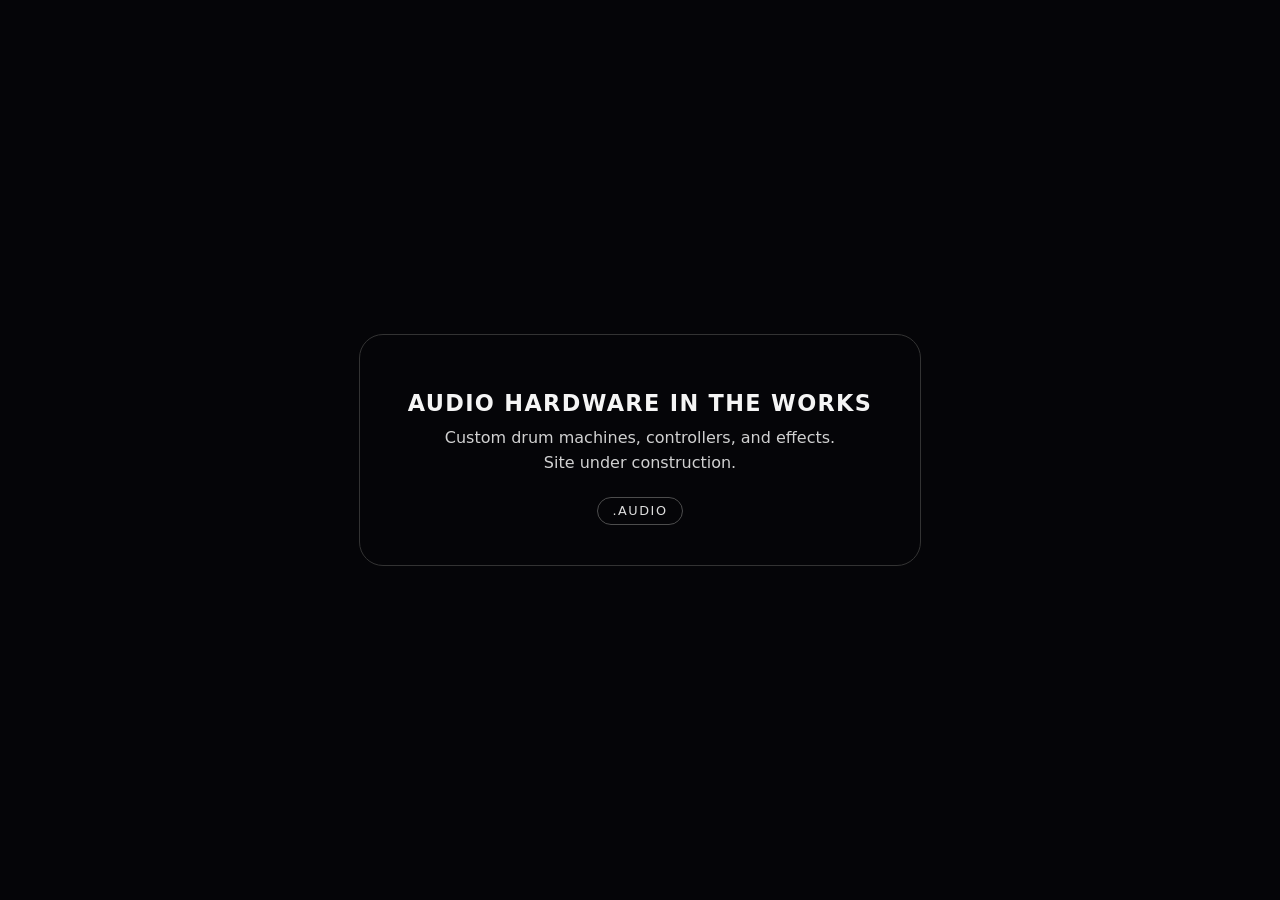
==== index.html @ a5dc4480 "Create index.html" ====
<!DOCTYPE html>
<html lang="en">
<head>
  <meta charset="UTF-8" />
  <meta name="viewport" content="width=device-width, initial-scale=1.0" />
  <title>Coming Soon</title>
  <style>
    body {
      margin: 0;
      min-height: 100vh;
      display: flex;
      align-items: center;
      justify-content: center;
      font-family: system-ui, -apple-system, BlinkMacSystemFont, "Segoe UI", sans-serif;
      background: #050508;
      color: #f5f5f5;
    }
    .card {
      text-align: center;
      padding: 2.5rem 3rem;
      border-radius: 1.5rem;
      border: 1px solid #333;
    }
    h1 {
      letter-spacing: 0.06em;
      text-transform: uppercase;
      font-size: 1.4rem;
      margin-bottom: 0.75rem;
    }
    p {
      margin: 0.35rem 0;
      opacity: 0.85;
    }
    .tag {
      display: inline-block;
      margin-top: 1.2rem;
      padding: 0.35rem 0.9rem;
      border-radius: 999px;
      border: 1px solid #555;
      font-size: 0.8rem;
      text-transform: uppercase;
      letter-spacing: 0.12em;
      opacity: 0.9;
    }
  </style>
</head>
<body>
  <div class="card">
    <h1>Audio Hardware in the Works</h1>
    <p>Custom drum machines, controllers, and effects.</p>
    <p>Site under construction.</p>
    <div class="tag">.audio</div>
  </div>
</body>
</html>
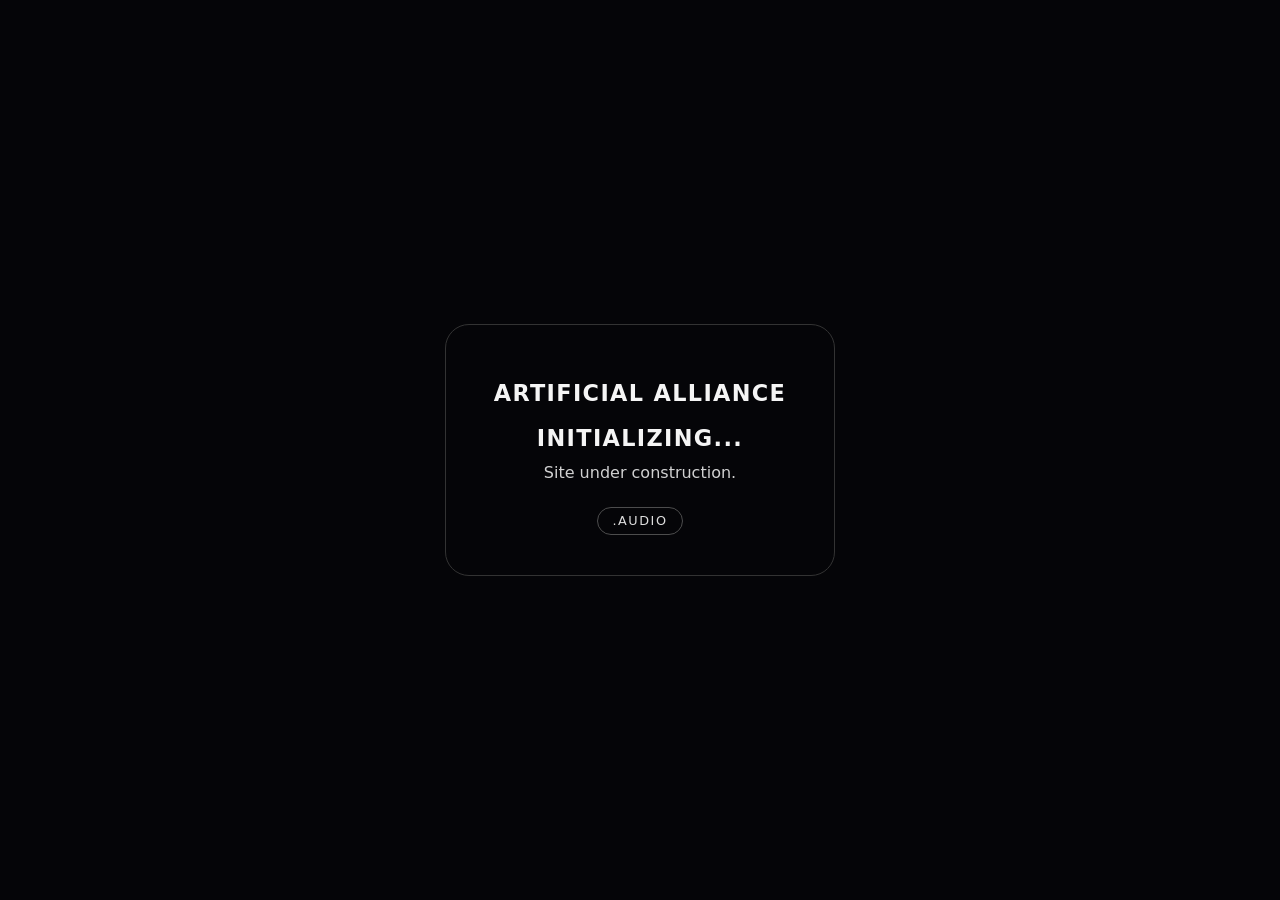
==== commit ec4dd338: "Update index.html" ====
--- a/index.html
+++ b/index.html
@@ -21,7 +21,7 @@
       border-radius: 1.5rem;
       border: 1px solid #333;
     }
-    h1 {
+    h1, h2 {
       letter-spacing: 0.06em;
       text-transform: uppercase;
       font-size: 1.4rem;
@@ -46,8 +46,8 @@
 </head>
 <body>
   <div class="card">
-    <h1>Audio Hardware in the Works</h1>
-    <p>Custom drum machines, controllers, and effects.</p>
+    <h1>ARTIFICIAL ALLIANCE</h1>
+    <h2>Initializing...</h2>
     <p>Site under construction.</p>
     <div class="tag">.audio</div>
   </div>
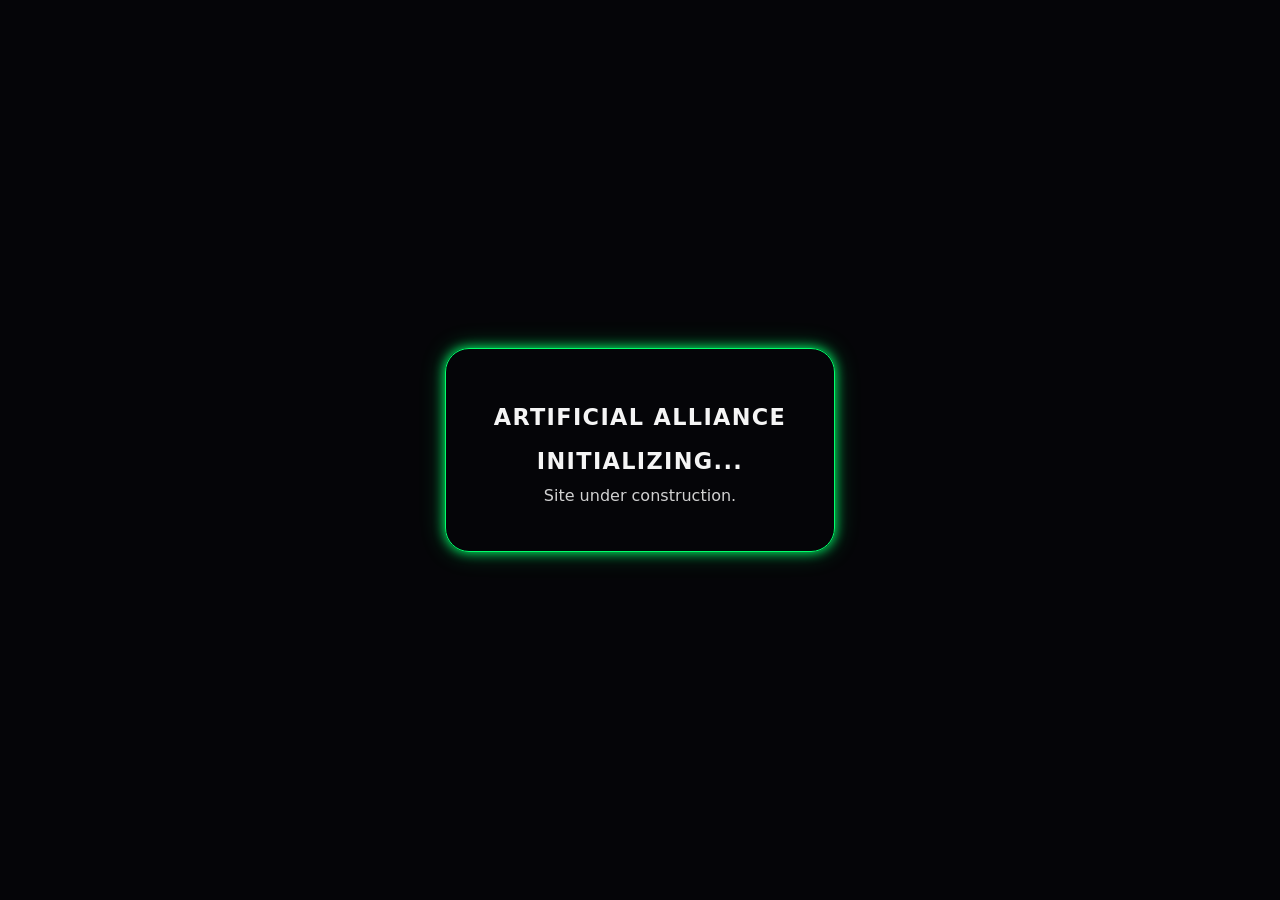
==== commit cd521021: "Update index.html" ====
--- a/index.html
+++ b/index.html
@@ -15,32 +15,40 @@
       background: #050508;
       color: #f5f5f5;
     }
+
     .card {
       text-align: center;
       padding: 2.5rem 3rem;
       border-radius: 1.5rem;
-      border: 1px solid #333;
+      border: 1px solid #00ff6a;                 /* bright lime border */
+      box-shadow: 0 0 12px #00ff6a,              /* outer glow */
+                  0 0 24px #00ff6a55;            /* softer glow */
     }
+
     h1, h2 {
       letter-spacing: 0.06em;
       text-transform: uppercase;
       font-size: 1.4rem;
       margin-bottom: 0.75rem;
     }
+
     p {
       margin: 0.35rem 0;
       opacity: 0.85;
     }
+
     .tag {
       display: inline-block;
       margin-top: 1.2rem;
       padding: 0.35rem 0.9rem;
       border-radius: 999px;
-      border: 1px solid #555;
+      border: 1px solid #00ff6a;                /* lime border */
+      color: #00ff6a;                           /* lime text */
+      background: rgba(0, 255, 106, 0.08);       /* faint green tint */
+      box-shadow: 0 0 8px #00ff6a88;             /* glow */
       font-size: 0.8rem;
       text-transform: uppercase;
       letter-spacing: 0.12em;
-      opacity: 0.9;
     }
   </style>
 </head>
@@ -49,7 +57,6 @@
     <h1>ARTIFICIAL ALLIANCE</h1>
     <h2>Initializing...</h2>
     <p>Site under construction.</p>
-    <div class="tag">.audio</div>
   </div>
 </body>
 </html>
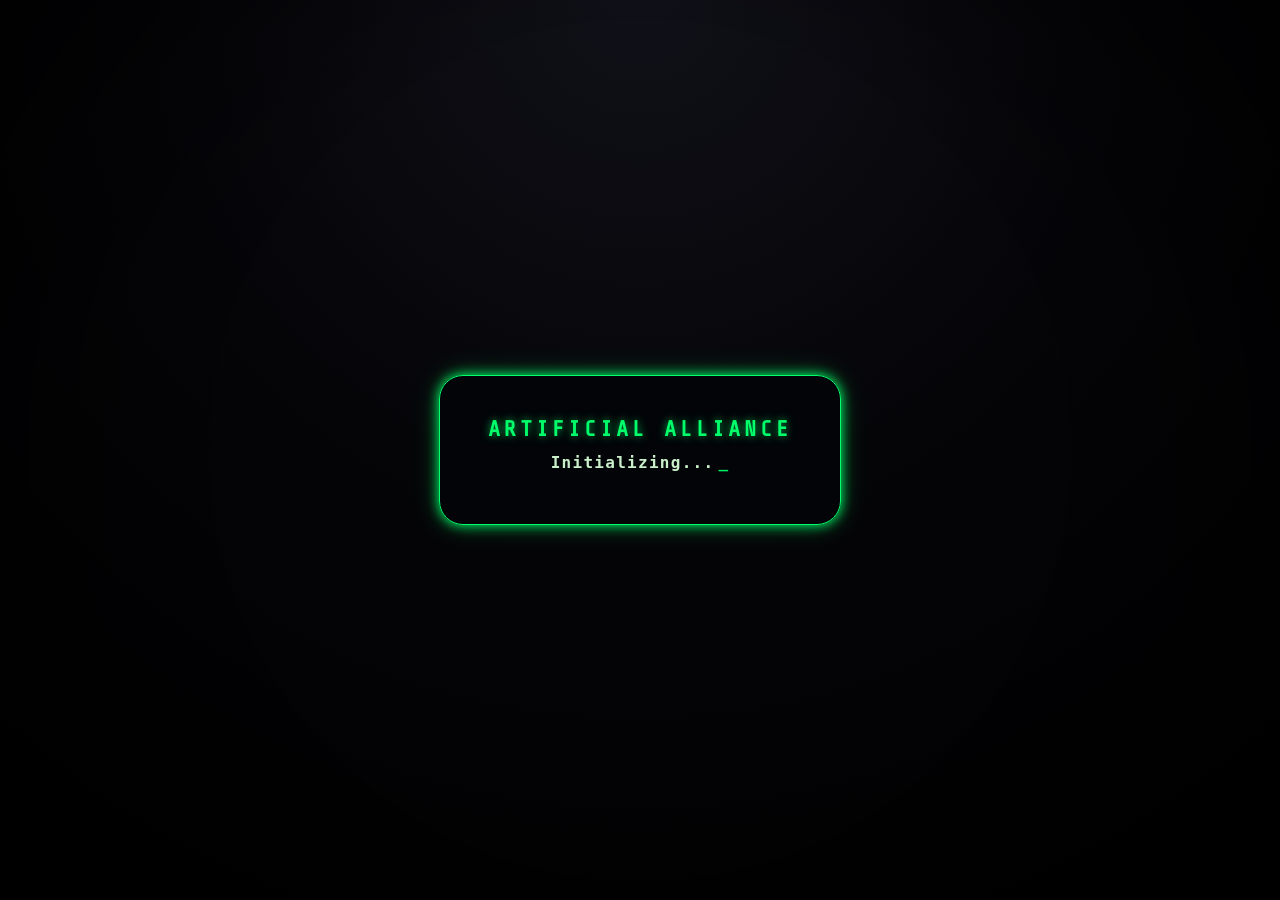
==== commit 459d45c5: "Update index.html" ====
--- a/index.html
+++ b/index.html
@@ -3,8 +3,20 @@
 <head>
   <meta charset="UTF-8" />
   <meta name="viewport" content="width=device-width, initial-scale=1.0" />
-  <title>Coming Soon</title>
+  <title>Artificial Alliance</title>
+
+  <!-- Retro sci-fi mono font for main title -->
+  <link href="https://fonts.googleapis.com/css2?family=Share+Tech+Mono&display=swap" rel="stylesheet">
+
   <style>
+    :root {
+      --aa-green: #00ff6a;
+    }
+
+    * {
+      box-sizing: border-box;
+    }
+
     body {
       margin: 0;
       min-height: 100vh;
@@ -12,29 +24,92 @@
       align-items: center;
       justify-content: center;
       font-family: system-ui, -apple-system, BlinkMacSystemFont, "Segoe UI", sans-serif;
-      background: #050508;
+      background: radial-gradient(circle at top, #101018 0, #050508 45%, #000 100%);
       color: #f5f5f5;
+      overflow: hidden;
+      position: relative;
+    }
+
+    /* CRT scanline overlay */
+    body::before {
+      content: "";
+      position: fixed;
+      inset: 0;
+      pointer-events: none;
+      background:
+        repeating-linear-gradient(
+          to bottom,
+          rgba(255, 255, 255, 0.05) 0px,
+          rgba(255, 255, 255, 0.05) 1px,
+          transparent 2px,
+          transparent 3px
+        );
+      mix-blend-mode: soft-light;
+      opacity: 0.18;
+      z-index: 10;
+    }
+
+    /* Slight vignette / CRT edge darkening */
+    body::after {
+      content: "";
+      position: fixed;
+      inset: 0;
+      pointer-events: none;
+      background:
+        radial-gradient(circle at center, transparent 0%, transparent 55%, rgba(0, 0, 0, 0.65) 100%);
+      z-index: 9;
     }
 
     .card {
       text-align: center;
       padding: 2.5rem 3rem;
       border-radius: 1.5rem;
-      border: 1px solid #00ff6a;                 /* bright lime border */
-      box-shadow: 0 0 12px #00ff6a,              /* outer glow */
-                  0 0 24px #00ff6a55;            /* softer glow */
+      border: 1px solid var(--aa-green);
+      box-shadow:
+        0 0 12px var(--aa-green),
+        0 0 24px rgba(0, 255, 106, 0.35);
+      background: rgba(3, 5, 8, 0.88);
+      backdrop-filter: blur(4px);
+      position: relative;
+      z-index: 11;
+      animation: crt-flicker 3s infinite;
     }
 
-    h1, h2 {
-      letter-spacing: 0.06em;
+    /* Main title – Share Tech Mono */
+    h1 {
+      margin: 0 0 0.75rem 0;
+      font-family: 'Share Tech Mono', monospace;
+      letter-spacing: 0.18em;
       text-transform: uppercase;
       font-size: 1.4rem;
-      margin-bottom: 0.75rem;
+      color: var(--aa-green);
+      text-shadow: 0 0 8px rgba(0, 255, 106, 0.7);
+    }
+
+    /* Boot/Initializing line – system mono + blinking cursor */
+    h2 {
+      margin: 0 0 0.75rem 0;
+      font-family: "Lucida Console", Monaco, monospace;
+      text-transform: none;
+      font-size: 1rem;
+      letter-spacing: 0.08em;
+      color: #d7ffd7;
+      opacity: 0.94;
+      position: relative;
+      display: inline-block;
+    }
+
+    h2::after {
+      content: "_";
+      margin-left: 4px;
+      color: var(--aa-green);
+      animation: cursor-blink 0.8s steps(2, start) infinite;
     }
 
     p {
       margin: 0.35rem 0;
       opacity: 0.85;
+      font-size: 0.9rem;
     }
 
     .tag {
@@ -42,13 +117,33 @@
       margin-top: 1.2rem;
       padding: 0.35rem 0.9rem;
       border-radius: 999px;
-      border: 1px solid #00ff6a;                /* lime border */
-      color: #00ff6a;                           /* lime text */
-      background: rgba(0, 255, 106, 0.08);       /* faint green tint */
-      box-shadow: 0 0 8px #00ff6a88;             /* glow */
+      border: 1px solid var(--aa-green);
+      color: var(--aa-green);
+      background: rgba(0, 255, 106, 0.08);
+      box-shadow: 0 0 8px rgba(0, 255, 106, 0.55);
       font-size: 0.8rem;
       text-transform: uppercase;
       letter-spacing: 0.12em;
+    }
+
+    @keyframes cursor-blink {
+      0%, 49% {
+        opacity: 1;
+      }
+      50%, 100% {
+        opacity: 0;
+      }
+    }
+
+    @keyframes crt-flicker {
+      0%   { opacity: 0.97; transform: translateY(0); }
+      1%   { opacity: 1; }
+      50%  { opacity: 0.98; }
+      52%  { opacity: 1; }
+      80%  { opacity: 0.99; transform: translateY(0); }
+      81%  { opacity: 0.96; transform: translateY(0.2px); }
+      82%  { opacity: 1;   transform: translateY(0); }
+      100% { opacity: 0.98; }
     }
   </style>
 </head>
@@ -56,7 +151,7 @@
   <div class="card">
     <h1>ARTIFICIAL ALLIANCE</h1>
     <h2>Initializing...</h2>
-    <p>Site under construction.</p>
+
   </div>
 </body>
 </html>
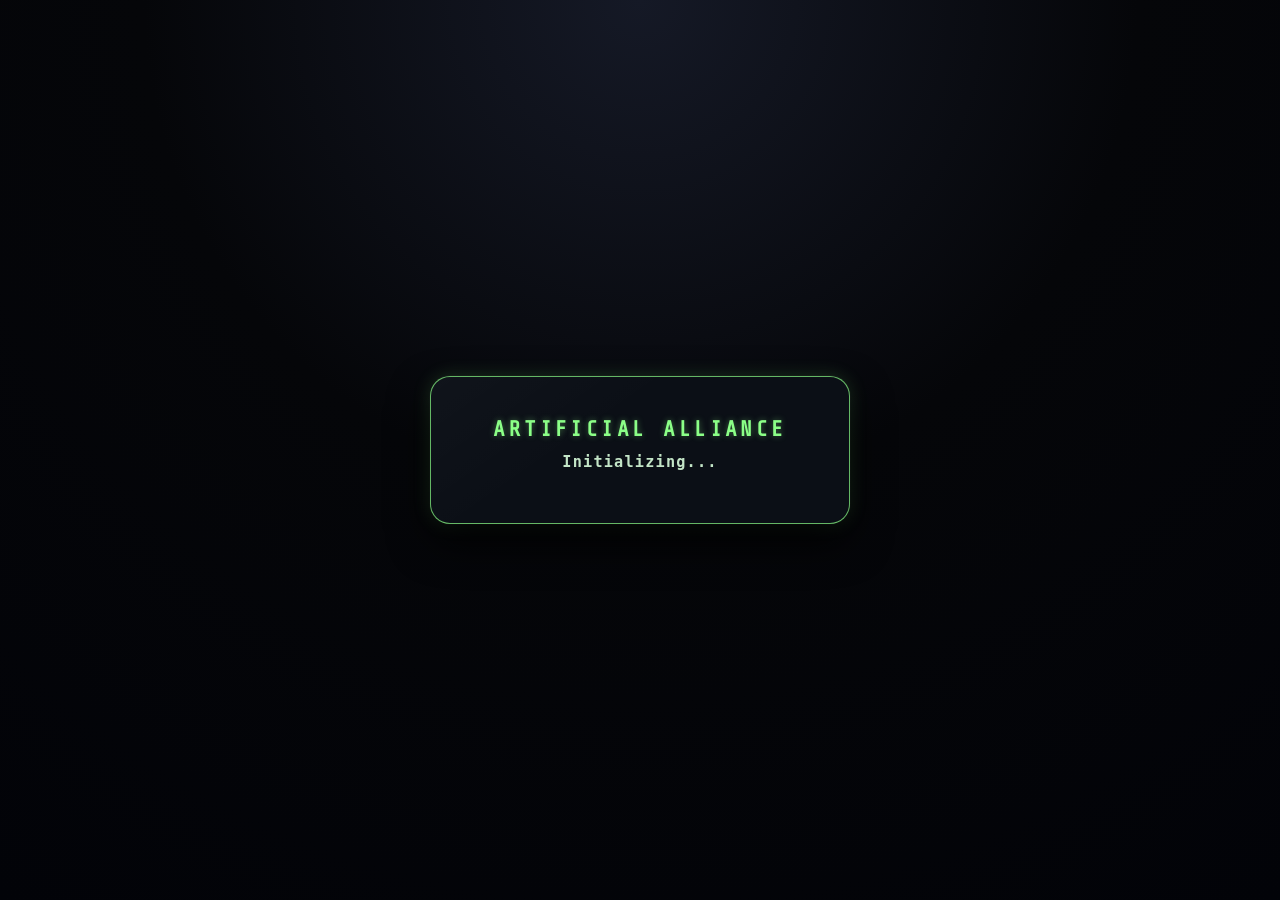
==== commit ffcb9a51: "Update index.html" ====
--- a/index.html
+++ b/index.html
@@ -5,12 +5,14 @@
   <meta name="viewport" content="width=device-width, initial-scale=1.0" />
   <title>Artificial Alliance</title>
 
-  <!-- Retro sci-fi mono font for main title -->
+  <!-- Share Tech Mono for main title -->
   <link href="https://fonts.googleapis.com/css2?family=Share+Tech+Mono&display=swap" rel="stylesheet">
 
   <style>
     :root {
-      --aa-green: #00ff6a;
+      --aa-green: #8bff87; /* softer lime */
+      --aa-bg: #050609;
+      --aa-card: #0b0f16;
     }
 
     * {
@@ -23,127 +25,87 @@
       display: flex;
       align-items: center;
       justify-content: center;
+      background:
+        radial-gradient(circle at top, #151926 0, #050609 45%, #020308 100%);
+      color: #f5f5f5;
       font-family: system-ui, -apple-system, BlinkMacSystemFont, "Segoe UI", sans-serif;
-      background: radial-gradient(circle at top, #101018 0, #050508 45%, #000 100%);
-      color: #f5f5f5;
-      overflow: hidden;
-      position: relative;
-    }
-
-    /* CRT scanline overlay */
-    body::before {
-      content: "";
-      position: fixed;
-      inset: 0;
-      pointer-events: none;
-      background:
-        repeating-linear-gradient(
-          to bottom,
-          rgba(255, 255, 255, 0.05) 0px,
-          rgba(255, 255, 255, 0.05) 1px,
-          transparent 2px,
-          transparent 3px
-        );
-      mix-blend-mode: soft-light;
-      opacity: 0.18;
-      z-index: 10;
-    }
-
-    /* Slight vignette / CRT edge darkening */
-    body::after {
-      content: "";
-      position: fixed;
-      inset: 0;
-      pointer-events: none;
-      background:
-        radial-gradient(circle at center, transparent 0%, transparent 55%, rgba(0, 0, 0, 0.65) 100%);
-      z-index: 9;
     }
 
     .card {
       text-align: center;
       padding: 2.5rem 3rem;
-      border-radius: 1.5rem;
-      border: 1px solid var(--aa-green);
+      border-radius: 1.25rem;
+      border: 1px solid rgba(139, 255, 135, 0.7);
+      background:
+        linear-gradient(145deg, rgba(255,255,255,0.02), transparent 40%),
+        var(--aa-card);
       box-shadow:
-        0 0 12px var(--aa-green),
-        0 0 24px rgba(0, 255, 106, 0.35);
-      background: rgba(3, 5, 8, 0.88);
-      backdrop-filter: blur(4px);
+        0 18px 40px rgba(0, 0, 0, 0.85),
+        0 0 0 1px rgba(255, 255, 255, 0.02),
+        0 0 18px rgba(139, 255, 135, 0.18);
+      max-width: 420px;
+      width: 90%;
       position: relative;
-      z-index: 11;
-      animation: crt-flicker 3s infinite;
     }
 
-    /* Main title – Share Tech Mono */
+    /* very subtle "scanline" texture just inside the card */
+    .card::before {
+      content: "";
+      position: absolute;
+      inset: 1px;
+      pointer-events: none;
+      background:
+        repeating-linear-gradient(
+          to bottom,
+          rgba(255, 255, 255, 0.02) 0px,
+          rgba(255, 255, 255, 0.02) 1px,
+          transparent 2px,
+          transparent 3px
+        );
+      opacity: 0.12;
+      border-radius: inherit;
+      mix-blend-mode: soft-light;
+    }
+
     h1 {
       margin: 0 0 0.75rem 0;
       font-family: 'Share Tech Mono', monospace;
-      letter-spacing: 0.18em;
+      letter-spacing: 0.16em;
       text-transform: uppercase;
-      font-size: 1.4rem;
+      font-size: 1.35rem;
       color: var(--aa-green);
-      text-shadow: 0 0 8px rgba(0, 255, 106, 0.7);
+      text-shadow: 0 0 6px rgba(139, 255, 135, 0.4);
     }
 
-    /* Boot/Initializing line – system mono + blinking cursor */
     h2 {
       margin: 0 0 0.75rem 0;
       font-family: "Lucida Console", Monaco, monospace;
-      text-transform: none;
-      font-size: 1rem;
+      font-size: 0.95rem;
       letter-spacing: 0.08em;
-      color: #d7ffd7;
-      opacity: 0.94;
-      position: relative;
-      display: inline-block;
-    }
-
-    h2::after {
-      content: "_";
-      margin-left: 4px;
-      color: var(--aa-green);
-      animation: cursor-blink 0.8s steps(2, start) infinite;
+      color: #d8fddb;
+      opacity: 0.9;
     }
 
     p {
       margin: 0.35rem 0;
-      opacity: 0.85;
+      opacity: 0.82;
       font-size: 0.9rem;
     }
 
     .tag {
       display: inline-block;
-      margin-top: 1.2rem;
-      padding: 0.35rem 0.9rem;
+      margin-top: 1.4rem;
+      padding: 0.35rem 1.1rem;
       border-radius: 999px;
-      border: 1px solid var(--aa-green);
+      border: 1px solid rgba(139, 255, 135, 0.85);
       color: var(--aa-green);
-      background: rgba(0, 255, 106, 0.08);
-      box-shadow: 0 0 8px rgba(0, 255, 106, 0.55);
-      font-size: 0.8rem;
+      background: radial-gradient(circle at top, rgba(139, 255, 135, 0.18), transparent 70%);
+      box-shadow:
+        0 0 10px rgba(139, 255, 135, 0.45),
+        0 0 0 1px rgba(0, 0, 0, 0.6);
+      font-size: 0.78rem;
       text-transform: uppercase;
-      letter-spacing: 0.12em;
-    }
-
-    @keyframes cursor-blink {
-      0%, 49% {
-        opacity: 1;
-      }
-      50%, 100% {
-        opacity: 0;
-      }
-    }
-
-    @keyframes crt-flicker {
-      0%   { opacity: 0.97; transform: translateY(0); }
-      1%   { opacity: 1; }
-      50%  { opacity: 0.98; }
-      52%  { opacity: 1; }
-      80%  { opacity: 0.99; transform: translateY(0); }
-      81%  { opacity: 0.96; transform: translateY(0.2px); }
-      82%  { opacity: 1;   transform: translateY(0); }
-      100% { opacity: 0.98; }
+      letter-spacing: 0.16em;
     }
   </style>
 </head>
@@ -151,7 +113,6 @@
   <div class="card">
     <h1>ARTIFICIAL ALLIANCE</h1>
     <h2>Initializing...</h2>
-
   </div>
 </body>
 </html>
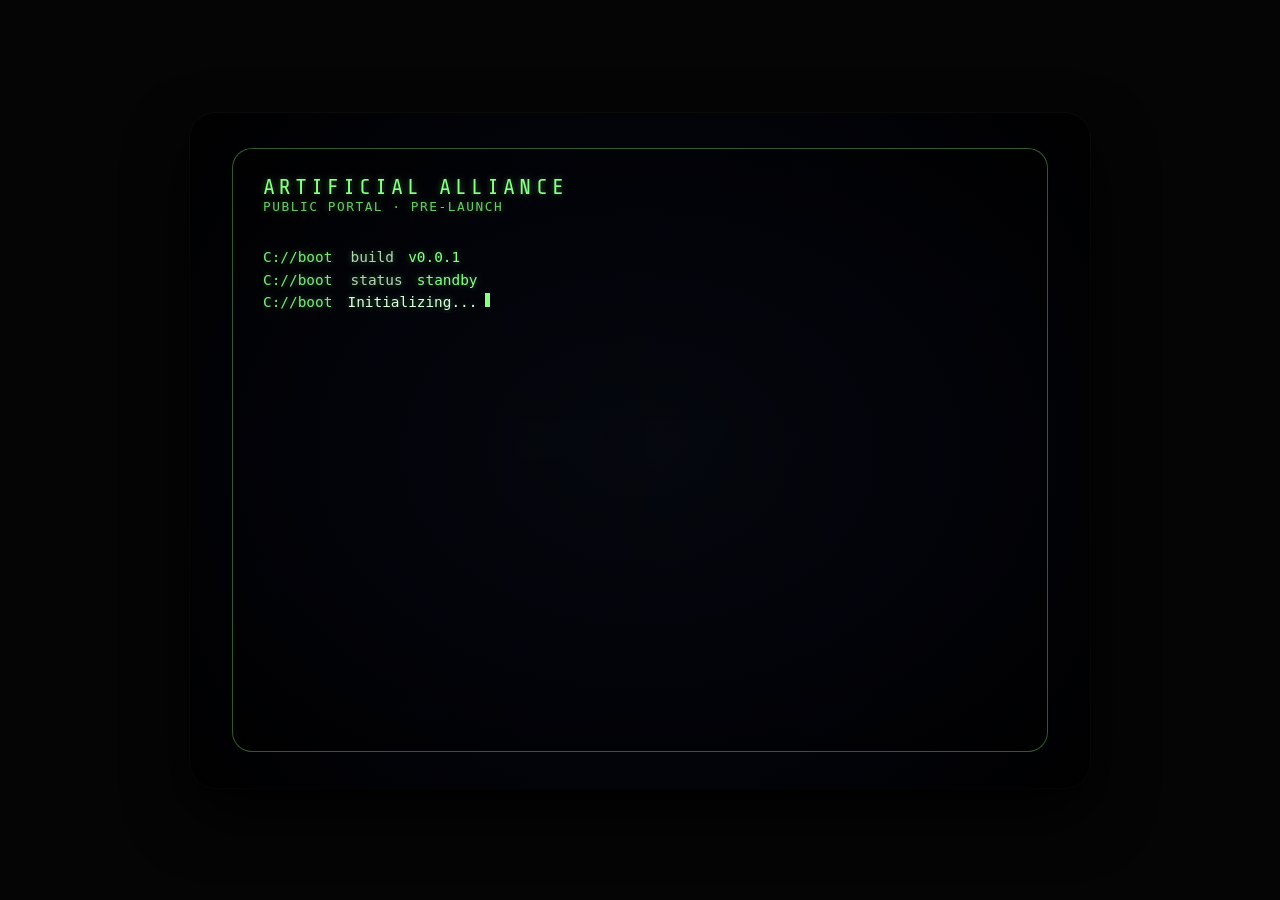
==== commit 34499a48: "Update index.html" ====
--- a/index.html
+++ b/index.html
@@ -5,14 +5,14 @@
   <meta name="viewport" content="width=device-width, initial-scale=1.0" />
   <title>Artificial Alliance</title>
 
-  <!-- Share Tech Mono for main title -->
+  <!-- Share Tech Mono for the brand wordmark -->
   <link href="https://fonts.googleapis.com/css2?family=Share+Tech+Mono&display=swap" rel="stylesheet">
 
   <style>
     :root {
-      --aa-green: #8bff87; /* softer lime */
-      --aa-bg: #050609;
-      --aa-card: #0b0f16;
+      --aa-green: #8bff87; /* softened lime */
+      --aa-bg: #040509;
+      --aa-screen: #05070d;
     }
 
     * {
@@ -25,94 +25,267 @@
       display: flex;
       align-items: center;
       justify-content: center;
-      background:
-        radial-gradient(circle at top, #151926 0, #050609 45%, #020308 100%);
-      color: #f5f5f5;
+      /* background: radial-gradient(circle at top, #121622 0, #040509 45%, #000 100%); */
+      color: #e6ffe8;
       font-family: system-ui, -apple-system, BlinkMacSystemFont, "Segoe UI", sans-serif;
-    }
-
-    .card {
-      text-align: center;
-      padding: 2.5rem 3rem;
-      border-radius: 1.25rem;
-      border: 1px solid rgba(139, 255, 135, 0.7);
-      background:
-        linear-gradient(145deg, rgba(255,255,255,0.02), transparent 40%),
-        var(--aa-card);
+      background: #050505
+    }
+
+    .crt-frame {
+      position: relative;
+      width: min(900px, 94vw);
+      aspect-ratio: 4 / 3;
+      background: radial-gradient(circle at center, #060910 0, #020308 65%, #000 100%);
+      border-radius: 26px;
+      padding: 2.2rem 2.6rem;
       box-shadow:
-        0 18px 40px rgba(0, 0, 0, 0.85),
-        0 0 0 1px rgba(255, 255, 255, 0.02),
-        0 0 18px rgba(139, 255, 135, 0.18);
-      max-width: 420px;
-      width: 90%;
+        0 26px 60px rgba(0, 0, 0, 0.9),
+        0 0 0 1px rgba(255, 255, 255, 0.03);
+      overflow: hidden;
+    }
+
+    /* Inner screen surface with slight "bulge" feel */
+    .crt-screen {
       position: relative;
-    }
-
-    /* very subtle "scanline" texture just inside the card */
-    .card::before {
+      width: 100%;
+      height: 100%;
+      border-radius: 20px;
+      background: radial-gradient(ellipse at center, #05070d 0%, #020308 60%, #000 100%);
+      border: 1px solid rgba(139, 255, 135, 0.35);
+      padding: 1.6rem 1.9rem;
+      color: var(--aa-green);
+      text-shadow: 0 0 6px rgba(139, 255, 135, 0.45);
+      overflow: hidden;
+    }
+
+    /* subtle scanlines + vignette / curvature */
+    .crt-screen::before {
       content: "";
       position: absolute;
-      inset: 1px;
-      pointer-events: none;
+      inset: 0;
+      border-radius: inherit;
       background:
+        /* scanlines */
         repeating-linear-gradient(
           to bottom,
-          rgba(255, 255, 255, 0.02) 0px,
-          rgba(255, 255, 255, 0.02) 1px,
+          rgba(255, 255, 255, 0.04) 0px,
+          rgba(255, 255, 255, 0.04) 1px,
           transparent 2px,
           transparent 3px
-        );
-      opacity: 0.12;
+        ),
+        /* vignette */
+        radial-gradient(circle at center, transparent 0%, transparent 55%, rgba(0, 0, 0, 0.75) 100%);
+      mix-blend-mode: soft-light;
+      opacity: 0.22;
+      pointer-events: none;
+      z-index: 1;
+    }
+
+    /* grain layer */
+    .crt-screen::after {
+      content: "";
+      position: absolute;
+      inset: -10px;
       border-radius: inherit;
+      pointer-events: none;
+      background-image:
+        radial-gradient(circle at 0 0, rgba(255,255,255,0.12) 0, transparent 55%),
+        radial-gradient(circle at 20% 20%, rgba(255,255,255,0.08) 0, transparent 55%),
+        radial-gradient(circle at 60% 0, rgba(255,255,255,0.12) 0, transparent 55%),
+        radial-gradient(circle at 90% 30%, rgba(255,255,255,0.08) 0, transparent 55%),
+        radial-gradient(circle at 10% 70%, rgba(255,255,255,0.1) 0, transparent 55%),
+        radial-gradient(circle at 50% 90%, rgba(255,255,255,0.07) 0, transparent 55%),
+        radial-gradient(circle at 90% 100%, rgba(255,255,255,0.1) 0, transparent 55%);
+      background-size: 140px 140px;
       mix-blend-mode: soft-light;
-    }
-
-    h1 {
-      margin: 0 0 0.75rem 0;
+      opacity: 0.17;
+      filter: blur(0.4px);
+      animation: grain-move 1.2s steps(2, end) infinite;
+      z-index: 2;
+    }
+
+    /* Moving highlight line (CRT refresh sweep) */
+    .scanline {
+      content: "";
+      position: absolute;
+      left: 0;
+      right: 0;
+      height: 18%;
+      top: -25%;
+      background: linear-gradient(
+        to bottom,
+        transparent 0%,
+        rgba(255, 255, 255, 0.06) 45%,
+        rgba(255, 255, 255, 0.18) 50%,
+        rgba(255, 255, 255, 0.06) 55%,
+        transparent 100%
+      );
+      opacity: 0.35;
+      mix-blend-mode: screen;
+      animation: scan-down 4.5s linear infinite;
+      pointer-events: none;
+      z-index: 3;
+    }
+
+    .crt-content {
+      position: relative;
+      z-index: 4;
+      height: 100%;
+      display: flex;
+      flex-direction: column;
+      justify-content: flex-start;
+      gap: 1.4rem;
+    }
+
+    /* Brand wordmark */
+    .brand {
       font-family: 'Share Tech Mono', monospace;
-      letter-spacing: 0.16em;
+      letter-spacing: 0.18em;
       text-transform: uppercase;
-      font-size: 1.35rem;
+      font-size: 1.4rem;
+      margin: 0;
+    }
+
+    .brand-subline {
+      font-family: "Lucida Console", Monaco, monospace;
+      font-size: 0.8rem;
+      letter-spacing: 0.12em;
+      opacity: 0.78;
+      text-transform: uppercase;
+    }
+
+    /* Command-line area */
+    .terminal {
+      margin-top: 0.6rem;
+      font-family: "Lucida Console", Monaco, monospace;
+      font-size: 0.9rem;
+      line-height: 1.55;
+      color: #d9ffdd;
+    }
+
+    .terminal-line {
+      white-space: nowrap;
+      overflow: hidden;
+      text-overflow: ellipsis;
+    }
+
+    .terminal-prefix {
+      color: rgba(139, 255, 135, 0.9);
+      margin-right: 0.6rem;
+    }
+
+    .terminal-status-label {
+      color: rgba(216, 255, 215, 0.82);
+      margin-right: 0.35rem;
+    }
+
+    .terminal-status-value {
       color: var(--aa-green);
-      text-shadow: 0 0 6px rgba(139, 255, 135, 0.4);
-    }
-
-    h2 {
-      margin: 0 0 0.75rem 0;
+    }
+
+    /* Initializing line with cursor */
+    .terminal-line.init {
+      display: flex;
+      align-items: baseline;
+      gap: 0.35rem;
+    }
+
+    .cursor {
+      display: inline-block;
+      width: 0.6ch;
+      height: 1em;
+      background: var(--aa-green);
+      margin-left: 0.1rem;
+      animation: cursor-blink 1s steps(2, start) infinite;
+    }
+
+    .footer-tag {
+      margin-top: auto;
+      align-self: flex-start;
       font-family: "Lucida Console", Monaco, monospace;
-      font-size: 0.95rem;
-      letter-spacing: 0.08em;
-      color: #d8fddb;
-      opacity: 0.9;
-    }
-
-    p {
-      margin: 0.35rem 0;
-      opacity: 0.82;
-      font-size: 0.9rem;
-    }
-
-    .tag {
-      display: inline-block;
-      margin-top: 1.4rem;
-      padding: 0.35rem 1.1rem;
+      font-size: 0.75rem;
+      letter-spacing: 0.14em;
+      text-transform: uppercase;
+      padding: 0.25rem 0.9rem;
       border-radius: 999px;
-      border: 1px solid rgba(139, 255, 135, 0.85);
+      border: 1px solid rgba(139, 255, 135, 0.7);
       color: var(--aa-green);
       background: radial-gradient(circle at top, rgba(139, 255, 135, 0.18), transparent 70%);
-      box-shadow:
-        0 0 10px rgba(139, 255, 135, 0.45),
-        0 0 0 1px rgba(0, 0, 0, 0.6);
-      font-size: 0.78rem;
-      text-transform: uppercase;
-      letter-spacing: 0.16em;
+      box-shadow: 0 0 10px rgba(139, 255, 135, 0.35);
+    }
+
+    @keyframes scan-down {
+      0% {
+        top: -25%;
+      }
+      100% {
+        top: 110%;
+      }
+    }
+
+    @keyframes cursor-blink {
+      0%, 49% {
+        opacity: 1;
+      }
+      50%, 100% {
+        opacity: 0;
+      }
+    }
+
+    @keyframes grain-move {
+      0% {
+        transform: translate3d(0, 0, 0);
+      }
+      100% {
+        transform: translate3d(-20px, -30px, 0);
+      }
+    }
+
+    @media (max-width: 600px) {
+      .crt-frame {
+        padding: 1.6rem 1.4rem;
+      }
+      .crt-screen {
+        padding: 1.2rem 1.3rem;
+      }
+      .brand {
+        font-size: 1.2rem;
+      }
     }
   </style>
 </head>
 <body>
-  <div class="card">
-    <h1>ARTIFICIAL ALLIANCE</h1>
-    <h2>Initializing...</h2>
+  <div class="crt-frame">
+    <div class="crt-screen">
+      <div class="scanline"></div>
+
+      <div class="crt-content">
+        <div>
+          <div class="brand">ARTIFICIAL ALLIANCE</div>
+          <div class="brand-subline">public portal · pre-launch</div>
+        </div>
+
+        <div class="terminal">
+          <div class="terminal-line">
+            <span class="terminal-prefix">C://boot</span>
+            <span class="terminal-status-label">build</span>
+            <span class="terminal-status-value">v0.0.1</span>
+          </div>
+          <div class="terminal-line">
+            <span class="terminal-prefix">C://boot</span>
+            <span class="terminal-status-label">status</span>
+            <span class="terminal-status-value">standby</span>
+          </div>
+          <div class="terminal-line init">
+            <span class="terminal-prefix">C://boot</span>
+            <span>Initializing...</span>
+            <span class="cursor"></span>
+          </div>
+        </div>
+
+        <!-- <div class="footer-tag">.audio</div> -->
+      </div>
+    </div>
   </div>
 </body>
 </html>
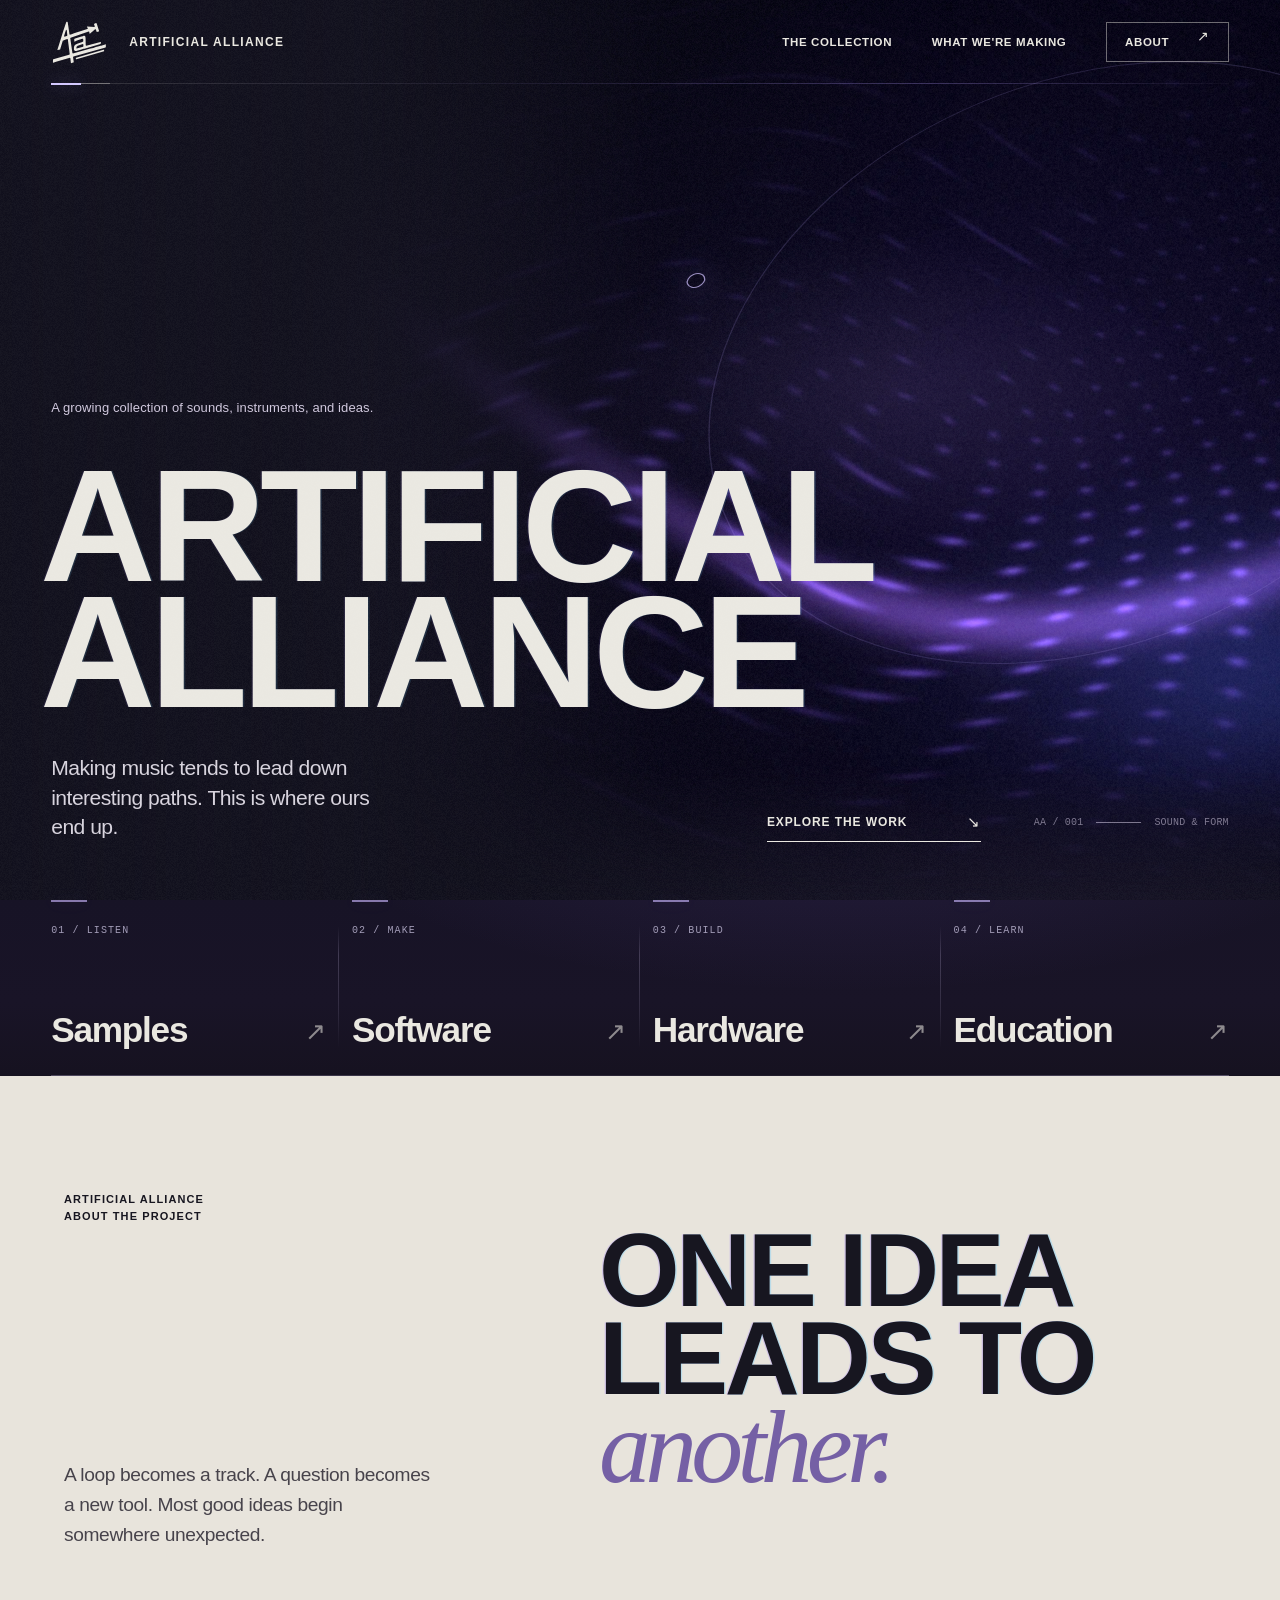
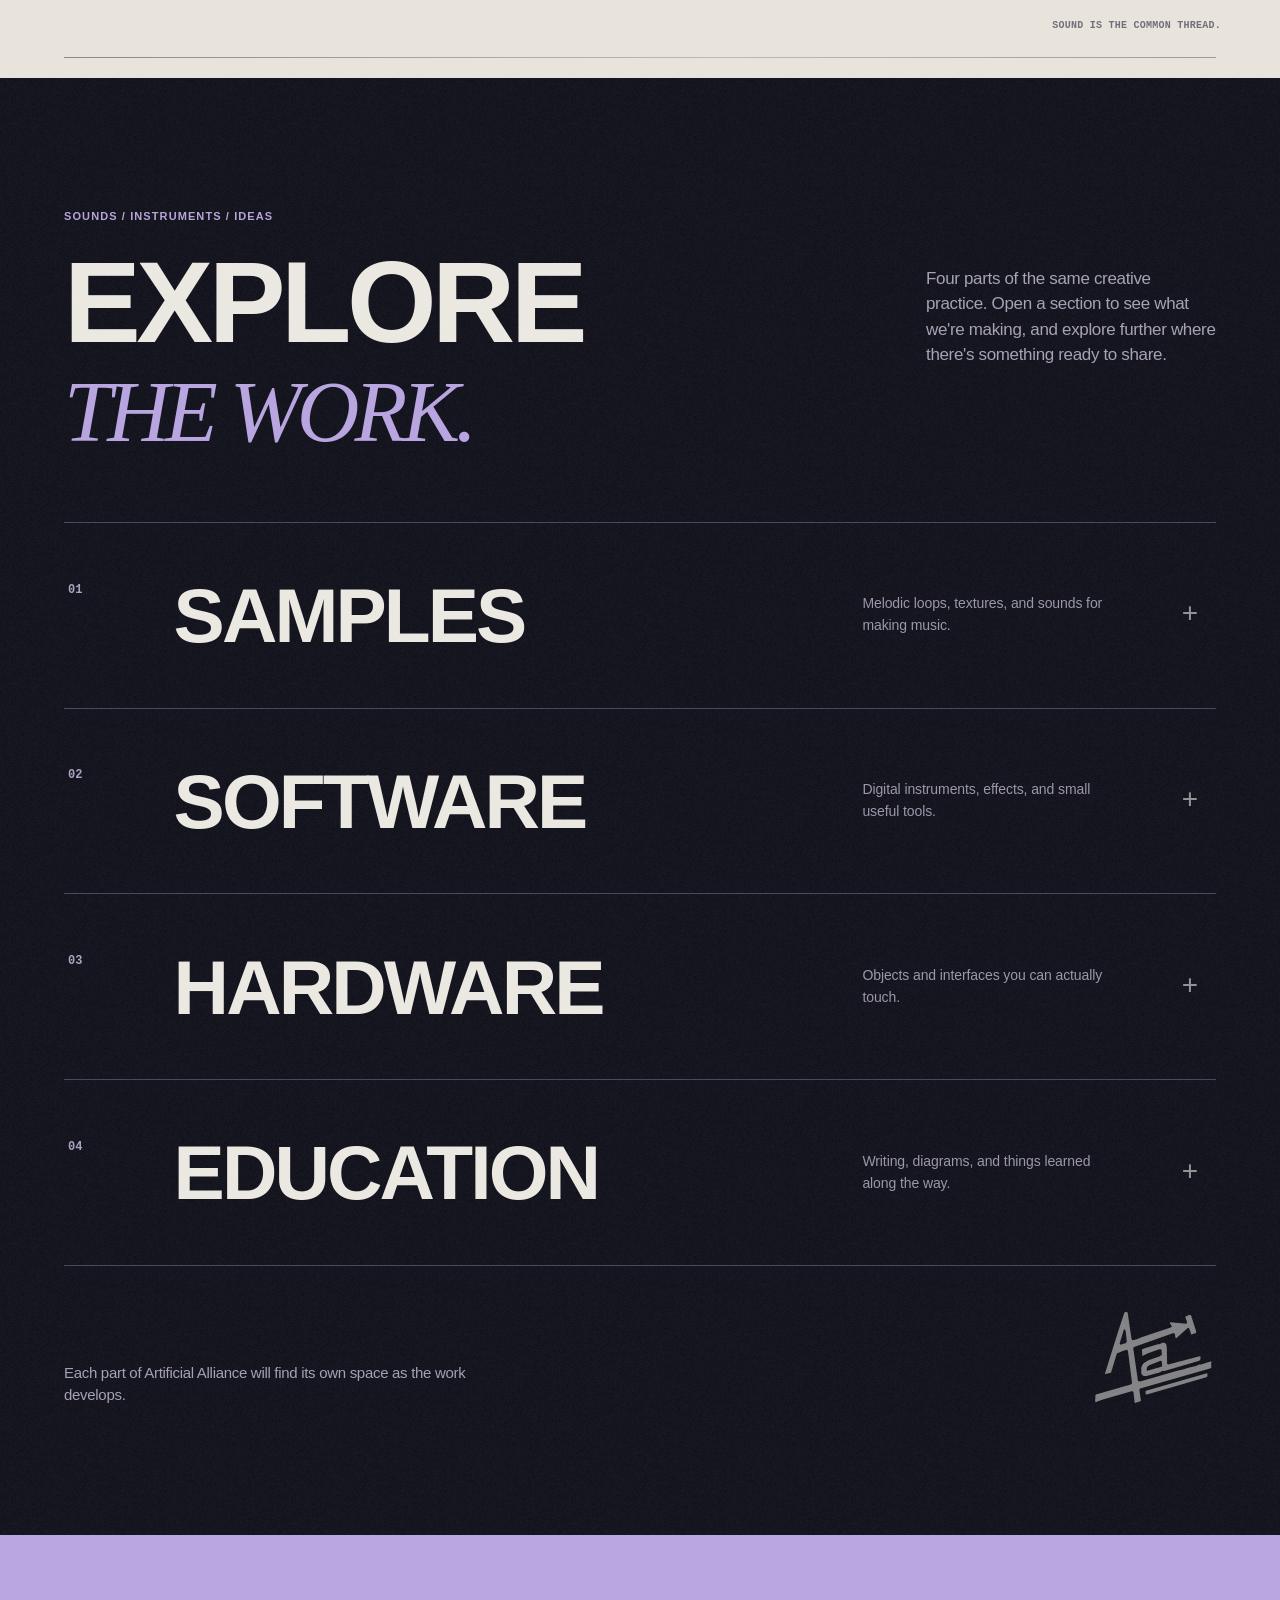
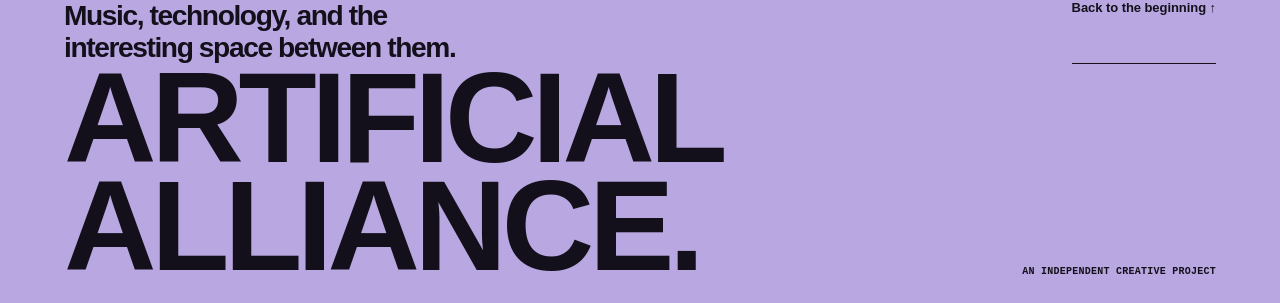
==== commit f0b2450f: "Deploy Artificial Alliance V13.1 preview" ====
--- a/index.html
+++ b/index.html
@@ -1,291 +1,461 @@
-<!DOCTYPE html>
+<!doctype html>
 <html lang="en">
 <head>
-  <meta charset="UTF-8" />
-  <meta name="viewport" content="width=device-width, initial-scale=1.0" />
-  <title>Artificial Alliance</title>
-
-  <!-- Share Tech Mono for the brand wordmark -->
-  <link href="https://fonts.googleapis.com/css2?family=Share+Tech+Mono&display=swap" rel="stylesheet">
-
-  <style>
-    :root {
-      --aa-green: #8bff87; /* softened lime */
-      --aa-bg: #040509;
-      --aa-screen: #05070d;
-    }
-
-    * {
-      box-sizing: border-box;
-    }
-
-    body {
-      margin: 0;
-      min-height: 100vh;
-      display: flex;
-      align-items: center;
-      justify-content: center;
-      /* background: radial-gradient(circle at top, #121622 0, #040509 45%, #000 100%); */
-      color: #e6ffe8;
-      font-family: system-ui, -apple-system, BlinkMacSystemFont, "Segoe UI", sans-serif;
-      background: #050505
-    }
-
-    .crt-frame {
-      position: relative;
-      width: min(900px, 94vw);
-      aspect-ratio: 4 / 3;
-      background: radial-gradient(circle at center, #060910 0, #020308 65%, #000 100%);
-      border-radius: 26px;
-      padding: 2.2rem 2.6rem;
-      box-shadow:
-        0 26px 60px rgba(0, 0, 0, 0.9),
-        0 0 0 1px rgba(255, 255, 255, 0.03);
-      overflow: hidden;
-    }
-
-    /* Inner screen surface with slight "bulge" feel */
-    .crt-screen {
-      position: relative;
-      width: 100%;
-      height: 100%;
-      border-radius: 20px;
-      background: radial-gradient(ellipse at center, #05070d 0%, #020308 60%, #000 100%);
-      border: 1px solid rgba(139, 255, 135, 0.35);
-      padding: 1.6rem 1.9rem;
-      color: var(--aa-green);
-      text-shadow: 0 0 6px rgba(139, 255, 135, 0.45);
-      overflow: hidden;
-    }
-
-    /* subtle scanlines + vignette / curvature */
-    .crt-screen::before {
-      content: "";
-      position: absolute;
-      inset: 0;
-      border-radius: inherit;
-      background:
-        /* scanlines */
-        repeating-linear-gradient(
-          to bottom,
-          rgba(255, 255, 255, 0.04) 0px,
-          rgba(255, 255, 255, 0.04) 1px,
-          transparent 2px,
-          transparent 3px
-        ),
-        /* vignette */
-        radial-gradient(circle at center, transparent 0%, transparent 55%, rgba(0, 0, 0, 0.75) 100%);
-      mix-blend-mode: soft-light;
-      opacity: 0.22;
-      pointer-events: none;
-      z-index: 1;
-    }
-
-    /* grain layer */
-    .crt-screen::after {
-      content: "";
-      position: absolute;
-      inset: -10px;
-      border-radius: inherit;
-      pointer-events: none;
-      background-image:
-        radial-gradient(circle at 0 0, rgba(255,255,255,0.12) 0, transparent 55%),
-        radial-gradient(circle at 20% 20%, rgba(255,255,255,0.08) 0, transparent 55%),
-        radial-gradient(circle at 60% 0, rgba(255,255,255,0.12) 0, transparent 55%),
-        radial-gradient(circle at 90% 30%, rgba(255,255,255,0.08) 0, transparent 55%),
-        radial-gradient(circle at 10% 70%, rgba(255,255,255,0.1) 0, transparent 55%),
-        radial-gradient(circle at 50% 90%, rgba(255,255,255,0.07) 0, transparent 55%),
-        radial-gradient(circle at 90% 100%, rgba(255,255,255,0.1) 0, transparent 55%);
-      background-size: 140px 140px;
-      mix-blend-mode: soft-light;
-      opacity: 0.17;
-      filter: blur(0.4px);
-      animation: grain-move 1.2s steps(2, end) infinite;
-      z-index: 2;
-    }
-
-    /* Moving highlight line (CRT refresh sweep) */
-    .scanline {
-      content: "";
-      position: absolute;
-      left: 0;
-      right: 0;
-      height: 18%;
-      top: -25%;
-      background: linear-gradient(
-        to bottom,
-        transparent 0%,
-        rgba(255, 255, 255, 0.06) 45%,
-        rgba(255, 255, 255, 0.18) 50%,
-        rgba(255, 255, 255, 0.06) 55%,
-        transparent 100%
-      );
-      opacity: 0.35;
-      mix-blend-mode: screen;
-      animation: scan-down 4.5s linear infinite;
-      pointer-events: none;
-      z-index: 3;
-    }
-
-    .crt-content {
-      position: relative;
-      z-index: 4;
-      height: 100%;
-      display: flex;
-      flex-direction: column;
-      justify-content: flex-start;
-      gap: 1.4rem;
-    }
-
-    /* Brand wordmark */
-    .brand {
-      font-family: 'Share Tech Mono', monospace;
-      letter-spacing: 0.18em;
-      text-transform: uppercase;
-      font-size: 1.4rem;
-      margin: 0;
-    }
-
-    .brand-subline {
-      font-family: "Lucida Console", Monaco, monospace;
-      font-size: 0.8rem;
-      letter-spacing: 0.12em;
-      opacity: 0.78;
-      text-transform: uppercase;
-    }
-
-    /* Command-line area */
-    .terminal {
-      margin-top: 0.6rem;
-      font-family: "Lucida Console", Monaco, monospace;
-      font-size: 0.9rem;
-      line-height: 1.55;
-      color: #d9ffdd;
-    }
-
-    .terminal-line {
-      white-space: nowrap;
-      overflow: hidden;
-      text-overflow: ellipsis;
-    }
-
-    .terminal-prefix {
-      color: rgba(139, 255, 135, 0.9);
-      margin-right: 0.6rem;
-    }
-
-    .terminal-status-label {
-      color: rgba(216, 255, 215, 0.82);
-      margin-right: 0.35rem;
-    }
-
-    .terminal-status-value {
-      color: var(--aa-green);
-    }
-
-    /* Initializing line with cursor */
-    .terminal-line.init {
-      display: flex;
-      align-items: baseline;
-      gap: 0.35rem;
-    }
-
-    .cursor {
-      display: inline-block;
-      width: 0.6ch;
-      height: 1em;
-      background: var(--aa-green);
-      margin-left: 0.1rem;
-      animation: cursor-blink 1s steps(2, start) infinite;
-    }
-
-    .footer-tag {
-      margin-top: auto;
-      align-self: flex-start;
-      font-family: "Lucida Console", Monaco, monospace;
-      font-size: 0.75rem;
-      letter-spacing: 0.14em;
-      text-transform: uppercase;
-      padding: 0.25rem 0.9rem;
-      border-radius: 999px;
-      border: 1px solid rgba(139, 255, 135, 0.7);
-      color: var(--aa-green);
-      background: radial-gradient(circle at top, rgba(139, 255, 135, 0.18), transparent 70%);
-      box-shadow: 0 0 10px rgba(139, 255, 135, 0.35);
-    }
-
-    @keyframes scan-down {
-      0% {
-        top: -25%;
-      }
-      100% {
-        top: 110%;
-      }
-    }
-
-    @keyframes cursor-blink {
-      0%, 49% {
-        opacity: 1;
-      }
-      50%, 100% {
-        opacity: 0;
-      }
-    }
-
-    @keyframes grain-move {
-      0% {
-        transform: translate3d(0, 0, 0);
-      }
-      100% {
-        transform: translate3d(-20px, -30px, 0);
-      }
-    }
-
-    @media (max-width: 600px) {
-      .crt-frame {
-        padding: 1.6rem 1.4rem;
-      }
-      .crt-screen {
-        padding: 1.2rem 1.3rem;
-      }
-      .brand {
-        font-size: 1.2rem;
-      }
-    }
-  </style>
+<meta charset="utf-8">
+<meta name="viewport" content="width=device-width, initial-scale=1">
+<meta name="theme-color" content="#100f1c">
+<title>Artificial Alliance — sounds, instruments, and ideas · V11.3</title>
+<meta name="description" content="Artificial Alliance is a developing home for sounds, instruments, and experiments in making music.">
+<style>
+:root{--ink:#10101b;--night:#100f1c;--night2:#171326;--chalk:#eae8e1;--paper:#e8e4dc;--violet:#b3a0ff;--frost:#b8b6d2;--acid:#dcffbb;--warm:#fa967a;--line:rgba(234,232,225,.2);font-family:Arial,Helvetica,sans-serif;font-synthesis:none}
+*{box-sizing:border-box}html{scroll-behavior:smooth}body{margin:0;overflow-x:hidden;background:var(--night);color:var(--chalk);-webkit-font-smoothing:antialiased}a{color:inherit;text-decoration:none}button{font:inherit;cursor:pointer}button:focus-visible,a:focus-visible{outline:2px solid #c8ffce;outline-offset:4px}button{appearance:none}::selection{background:var(--violet);color:var(--ink)}
+.sr{position:absolute;width:1px;height:1px;overflow:hidden;clip:rect(0,0,0,0);white-space:nowrap} .icon-arrow{font-family:Arial,sans-serif;font-size:1.25em;line-height:0;vertical-align:0}
+.shell{max-width:1900px;margin:0 auto}.grained{position:relative}.grained:after{content:"";position:absolute;inset:0;pointer-events:none;z-index:8;background-image:url('assets/grain.png');background-size:280px;opacity:.38;mix-blend-mode:screen}
+/* ENTRY: a typographic composition set *within* an interference print, not a picture pasted next to text */
+.entry{isolation:isolate;position:relative;min-height:min(930px,100svh);display:flex;flex-direction:column;background:#100f1c;overflow:hidden}
+.entry:before{content:"";position:absolute;z-index:-4;inset:0;background:radial-gradient(ellipse 75% 90% at 76% 51%,#282040 0%,#100f1c 73%)}
+.plate{position:absolute;z-index:-3;pointer-events:none;width:80%;height:105%;right:-9%;top:-4%;background:url('assets/interference.webp') center/cover no-repeat;filter:saturate(1.04) contrast(1.1);mask-image:linear-gradient(90deg,transparent,black 29%,black 90%,transparent),linear-gradient(0deg,transparent,black 16%,black 85%);mask-composite:intersect;will-change:transform}
+.plate-shine{position:absolute;inset:0;z-index:-2;pointer-events:none;background:radial-gradient(ellipse 32% 22% at var(--px,70%) var(--py,43%),rgba(195,154,255,.10),transparent 78%),linear-gradient(90deg,rgba(16,15,28,.98) 0%,rgba(16,15,28,.35) 43%,transparent 75%);transition:background .1s}
+.plate-line{position:absolute;z-index:-2;border:1px solid rgba(176,159,237,.23);width:min(44vw,650px);aspect-ratio:1;border-radius:50%;right:-7%;top:9%;transform:rotate(-23deg) scaleX(1.4);opacity:.75;pointer-events:none}
+.plate-line:after{content:"";position:absolute;left:7%;top:8%;height:12px;width:12px;border:1px solid #c8baf7;border-radius:50%;box-shadow:0 0 28px #9e8fff88}
+.nav{position:relative;z-index:10;display:flex;align-items:center;justify-content:space-between;padding:19px clamp(22px,4vw,72px);min-height:78px;border-bottom:1px solid var(--line)}
+.wordmark{display:flex;align-items:center;gap:21px;font-size:12px;font-weight:800;letter-spacing:.075em;white-space:nowrap}.mark{font-family:Arial,Helvetica,sans-serif;font-size:33px;font-weight:900;letter-spacing:-.27em;width:47px;transform:translateY(-1px)}.nav-links{display:flex;align-items:center;gap:clamp(20px,3.1vw,56px);font-size:11px;font-weight:700;letter-spacing:.12em;text-transform:uppercase}.nav-links a{padding:8px 0;transition:color .2s}.nav-links a:hover{color:var(--violet)}.nav-index{border:1px solid #e8e4dc75;padding:13px 18px!important;display:flex;gap:28px}.mobile-menu{display:none;border:1px solid var(--line);background:transparent;color:inherit;padding:11px 14px;font-size:11px;text-transform:uppercase;letter-spacing:.11em}
+.entry-body{position:relative;flex:1;display:flex;flex-direction:column;justify-content:flex-end;padding:clamp(48px,8vh,100px) clamp(22px,4vw,72px) 58px;min-height:580px}
+.little-intro{font:12px/1.4 'Courier New',monospace;letter-spacing:.035em;color:#ccc1e7;margin:0 0 clamp(18px,5vh,55px)}.entry-title{font-family:Arial,Helvetica,sans-serif;font-weight:900;font-size:clamp(82px,12.5vw,220px);letter-spacing:-.11em;line-height:.79;margin:0 0 38px -0.07em;text-transform:uppercase;width:max-content;max-width:100%;position:relative}.entry-title span{display:block;transform-origin:left}.entry-title span:last-child{font-style:normal}.entry-title .type-cut{color:var(--chalk)}.entry-desc{display:flex;align-items:end;justify-content:space-between;gap:50px;max-width:930px}.entry-desc p{font-size:clamp(17px,1.65vw,24px);line-height:1.4;letter-spacing:-.04em;max-width:345px;margin:0;color:#d7d3dd}.text-link{font-size:12px;letter-spacing:.1em;text-transform:uppercase;font-weight:700;display:inline-flex;align-items:center;justify-content:space-between;gap:60px;border-bottom:1px solid currentColor;padding-bottom:12px;transition:gap .25s,color .25s}.text-link:hover{gap:80px;color:#cabaff}
+.entry-index{position:absolute;right:clamp(24px,4vw,72px);bottom:70px;display:flex;align-items:center;gap:13px;color:#e7def5aa;font:11px 'Courier New',monospace}.entry-index span{width:45px;height:1px;background:#e7def5aa}
+/* This index is navigation, not a switcher pretending to be content */
+.index-bar{background:var(--night2);display:grid;grid-template-columns:repeat(4,minmax(0,1fr));border-top:1px solid rgba(221,218,248,.34);border-bottom:1px solid rgba(221,218,248,.34)}
+.index-item{position:relative;display:flex;flex-direction:column;justify-content:space-between;min-height:155px;padding:22px clamp(19px,2.5vw,46px) 24px;border-right:1px solid rgba(221,218,248,.2);overflow:hidden;transition:background .35s,color .35s}.index-item:last-child{border-right:none}.index-item:before{content:"";position:absolute;width:100%;height:2px;top:0;left:0;background:var(--violet);transform:scaleX(0);transform-origin:left;transition:transform .4s}.index-item:hover{background:#28213d}.index-item:hover:before{transform:scaleX(1)}.index-item .num{font:11px 'Courier New',monospace;color:#a49ec3}.index-item .name{display:flex;align-items:center;justify-content:space-between;gap:5px;font-size:clamp(25px,2.5vw,44px);font-weight:750;letter-spacing:-.065em}.index-item .arr{font-size:22px;font-weight:300;transition:transform .3s}.index-item:hover .arr{transform:translate(4px,-4px)}
+/* Editorial section; paper is an actual resting place between dark spaces */
+.statement{background:var(--paper);color:#171620;padding:clamp(76px,9vw,150px) clamp(22px,5vw,84px) clamp(95px,10vw,150px);display:grid;grid-template-columns: 42% 58%;gap:4vw;min-height:650px;position:relative;overflow:hidden}
+.kicker{display:inline-block;font:11px/1.5 'Courier New',monospace;letter-spacing:.065em;text-transform:uppercase}.statement-copy{display:flex;flex-direction:column;justify-content:space-between;max-width:470px}.statement-copy p{font-size:clamp(17px,1.5vw,22px);line-height:1.55;letter-spacing:-.035em;max-width:370px;margin:40px 0 0;color:#47434b}.statement-head h2{font-size:clamp(54px,8.1vw,140px);font-weight:900;letter-spacing:-.095em;line-height:.85;margin:35px 0 0}.statement-head h2 em{font-weight:400;font-family:Georgia,'Times New Roman',serif;color:#7560a5;letter-spacing:-.08em}.statement .stamp{position:absolute;right:4.6vw;bottom:30px;font:11px 'Courier New',monospace;color:#817c86}
+/* Featured sample direction: no fictitious packs, no cardboard cards */
+.sample-section{background:var(--paper);color:#171620;padding:0 clamp(22px,5vw,84px) clamp(90px,12vw,170px)}
+.sample-titleline{border-top:1px solid #211c2880;display:flex;align-items:center;justify-content:space-between;padding:24px 0 32px;gap:30px}
+.sample-titleline h3{font-size:clamp(42px,6vw,100px);letter-spacing:-.09em;line-height:1;margin:0;text-transform:uppercase}.sample-titleline .kicker{max-width:170px}
+.sample-layout{display:grid;grid-template-columns:1.12fr .88fr;gap:0;min-height:570px}
+.sample-art{position:relative;background:#14111f;overflow:hidden;isolation:isolate;min-height:510px}
+.sample-art:before{content:"";position:absolute;inset:0;background:url('assets/interference.webp') center 52%/cover no-repeat;filter:saturate(1.16) brightness(1.13);transform:scale(1.18) rotate(-9deg);transition:transform 1.2s cubic-bezier(.22,.72,.18,1)}.sample-art:hover:before{transform:scale(1.25) rotate(-5deg)}.sample-art:after{content:"";position:absolute;inset:0;background:repeating-linear-gradient(0deg,rgba(8,7,19,.06) 0 3px,rgba(255,255,255,.02) 3px 4px)}
+.sample-art .art-title{position:absolute;z-index:2;left:6%;bottom:8%;font-size:clamp(50px,7vw,123px);font-weight:900;line-height:.8;letter-spacing:-.1em;color:#eeeaed;text-transform:uppercase;mix-blend-mode:screen}.sample-art .corner{position:absolute;z-index:2;top:6%;left:6%;color:#f3dfff;font:11px 'Courier New',monospace;letter-spacing:.03em}.sample-art .art-circle{position:absolute;right:-16%;top:-15%;width:65%;aspect-ratio:1;border:1px solid #f9e9ff7c;border-radius:50%;z-index:2;mix-blend-mode:screen}
+.sample-info{background:#d4cbd6;padding:clamp(34px,5vw,74px);display:flex;flex-direction:column;justify-content:space-between;gap:60px}.status{display:inline-block;width:max-content;border:1px solid #5a4b65;padding:11px 15px;font:11px 'Courier New',monospace;letter-spacing:.02em}.sample-info h4{font-size:clamp(36px,4vw,66px);line-height:.99;letter-spacing:-.077em;max-width:410px;margin:40px 0 25px}.sample-info p{max-width:400px;color:#4a404b;font-size:17px;line-height:1.5;letter-spacing:-.025em}.sample-info .bottom{display:flex;justify-content:space-between;gap:20px;padding-top:23px;border-top:1px solid #382d3980;align-items:end}.sample-info .bottom span{font:11px 'Courier New',monospace}
+/* The other directions are genuinely distinct chapters, not simulated product cards */
+.work{padding:clamp(80px,10vw,160px) clamp(22px,5vw,84px) clamp(85px,10vw,160px);background:#11111c;position:relative}
+.work-head{display:flex;align-items:start;justify-content:space-between;gap:40px;margin-bottom:60px}.work-head h2{font-size:clamp(58px,9vw,146px);line-height:.86;letter-spacing:-.098em;text-transform:uppercase;margin:28px 0 0}.work-head h2 em{font:italic 400 .75em Georgia,'Times New Roman',serif;letter-spacing:-.08em;color:#b7a4e0}.work-head p{font-size:17px;line-height:1.5;max-width:290px;color:#a5a0b3;margin:60px 0 0}
+.work-list{border-top:1px solid #d7cee374}.work-item{position:relative;display:grid;grid-template-columns:78px 1fr 29% 35px;align-items:center;gap:18px;padding:clamp(28px,4vw,60px) 0;border-bottom:1px solid #d7cee355;color:inherit;background:transparent;width:100%;text-align:left;transition:color .25s,padding .25s}.work-item:hover,.work-item[aria-expanded=true]{color:#c2b0ff;padding-left:18px}.work-item .count{font:12px 'Courier New',monospace;color:#9690aa}.work-item .big{font-size:clamp(47px,6.3vw,110px);letter-spacing:-.093em;text-transform:uppercase;font-weight:900;line-height:.88}.work-item .description{max-width:260px;font-size:14px;line-height:1.45;color:#aaa4b7}.work-item .plus{font-size:30px;font-weight:200;line-height:1;transition:transform .3s}.work-item[aria-expanded=true] .plus{transform:rotate(45deg)}
+.work-detail{display:none;grid-column:2/4;max-width:680px;margin-top:8px;padding:0 0 12px;color:#c9c0d5;font-size:17px;line-height:1.55}.work-item[aria-expanded=true] .work-detail{display:block}.work-detail small{display:block;margin-top:15px;color:#aaa3b8;font:11px 'Courier New',monospace}
+.work-outro{display:flex;justify-content:space-between;align-items:end;gap:20px;margin-top:40px}.work-outro p{margin:0;max-width:430px;color:#a59fb4;font-size:15px;line-height:1.5}.work-outro .glyph{font:700 90px/.6 Arial, sans-serif;letter-spacing:-.26em;color:#6e5d88;width:110px}
+.footer{padding:65px clamp(22px,5vw,84px) 24px;background:#b9a7e1;color:#13101b;display:flex;flex-direction:column;justify-content:space-between;min-height:360px}.footer-top{display:flex;justify-content:space-between;gap:35px}.footer p{font-size:clamp(19px,2.2vw,32px);max-width:450px;line-height:1.15;font-weight:700;letter-spacing:-.05em;margin:0}.footer a{border-bottom:1px solid #17101b;padding-bottom:4px;font-size:13px;font-weight:700}.footer-bottom{display:flex;align-items:end;justify-content:space-between;gap:20px}.footer-bottom .footer-type{font-size:clamp(50px,10vw,170px);line-height:.75;font-weight:900;letter-spacing:-.105em;text-transform:uppercase;white-space:nowrap}.footer-bottom small{font:11px 'Courier New',monospace;white-space:nowrap}
+@media(max-width:1100px){.entry-title{font-size:clamp(72px,12vw,150px)}.entry-index{display:none}.statement{grid-template-columns:1fr 1.1fr}.index-item{padding:18px}.index-item .name{font-size:29px}.work-item{grid-template-columns:55px 1fr 27% 22px}.work-item .big{font-size:6.6vw}}
+@media(max-width:740px){.nav{min-height:72px}.nav-links{display:none;position:absolute;top:100%;left:0;right:0;background:#1b192d;padding:18px 24px 24px;flex-direction:column;align-items:stretch;z-index:15;border-bottom:1px solid #8b7ba9}.nav-links.open{display:flex}.mobile-menu{display:block}.wordmark{gap:15px;font-size:10px}.mark{font-size:30px;width:39px}.entry{min-height:790px}.entry-body{justify-content:flex-end;min-height:620px;padding-bottom:40px}.entry-title{font-size:clamp(59px,13.2vw,105px);line-height:.83;margin-bottom:30px}.entry-desc{align-items:start;flex-direction:column;gap:26px}.entry-desc p{font-size:17px;max-width:300px}.plate{height:75%;width:155%;right:-79%;top:8%;opacity:.9;mask-image:linear-gradient(90deg,transparent,black 50%,black 98%),linear-gradient(0deg,transparent,black 17%,black 80%)}.plate-shine{background:linear-gradient(0deg,#100f1c 0%,#100f1cb3 35%,transparent 76%),linear-gradient(90deg,#100f1c77,transparent)}.plate-line{top:12%;right:-35%;width:80vw}.index-bar{grid-template-columns:repeat(2,minmax(0,1fr))}.index-item{min-height:122px;padding:16px 22px;border-bottom:1px solid #e7d9f32d}.index-item .name{font-size:28px}.statement{grid-template-columns:1fr;gap:80px;min-height:0;padding:80px 24px 90px}.statement-head h2{font-size:clamp(65px,13vw,112px);margin:25px 0 0}.statement-copy p{margin:0}.statement .stamp{right:24px;bottom:25px}.sample-section{padding:0 24px 90px}.sample-titleline{align-items:end}.sample-titleline h3{font-size:52px}.sample-layout{grid-template-columns:1fr}.sample-art{min-height:440px}.sample-info{padding:32px;min-height:410px;gap:30px}.sample-info h4{font-size:48px;margin:15px 0 15px}.work{padding:85px 24px 95px}.work-head{display:block}.work-head p{margin:45px 0 0}.work-item{grid-template-columns:32px 1fr 26px;gap:10px;padding:32px 0}.work-item .big{font-size:clamp(40px,9.5vw,66px)}.work-item .description{grid-column:2/3;font-size:13px;max-width:230px;margin-top:4px}.work-item .plus{grid-row:1;grid-column:3}.work-detail{grid-column:2/4}.work-outro .glyph{display:none}.footer{padding:55px 24px 25px;min-height:330px}.footer-top{display:block}.footer-top a{display:inline-block;margin-top:25px}.footer-bottom .footer-type{font-size:clamp(51px,10vw,82px)}.footer-bottom small{font-size:9px;white-space:normal;max-width:110px;text-align:right;align-self:flex-end}}
+@media(max-width:390px){.entry-title{font-size:13.4vw}.wordmark{font-size:9px}.index-item .name{font-size:24px}.sample-art{min-height:350px}.sample-art .art-title{font-size:64px}.sample-info h4{font-size:42px}.footer-bottom .footer-type{font-size:11vw}}
+@media(prefers-reduced-motion:reduce){*,*:before,*:after{animation:none!important;transition:none!important;scroll-behavior:auto!important}.plate{transform:none!important}}
+
+/* V10.4 / type study: quieter, considered utility typography; preserve the V10 display composition */
+:root{--text-face:Inter,"Segoe UI",-apple-system,BlinkMacSystemFont,"Helvetica Neue",Arial,sans-serif;--technical-face:"Cascadia Mono","SFMono-Regular","IBM Plex Mono","Liberation Mono",monospace}
+body{font-family:var(--text-face)}
+.wordmark{font-family:var(--text-face);font-weight:750;letter-spacing:.11em}
+.nav-links{font-family:var(--text-face);font-size:11.5px;letter-spacing:.055em;font-weight:650}
+.little-intro{font:500 clamp(13px,1vw,15px)/1.5 var(--text-face);letter-spacing:.008em;color:#d0c8dd}
+.entry-desc p{font-family:var(--text-face);font-weight:400;letter-spacing:-.025em}
+.text-link{font-family:var(--text-face);font-weight:650;font-size:12px;letter-spacing:.075em}
+.entry-index{font:500 10px/1.5 var(--technical-face);letter-spacing:.02em;opacity:.76}
+.index-item .num{font:500 10.5px/1.45 var(--technical-face);letter-spacing:.025em;color:#b1a9c6}
+.index-item .name{font-family:var(--text-face);font-weight:710;letter-spacing:-.065em}
+.kicker{font:680 11px/1.55 var(--text-face);letter-spacing:.10em}
+.statement-copy p,.sample-info p,.work-head p,.work-outro p{font-family:var(--text-face);font-weight:400;letter-spacing:-.02em}
+.statement .stamp{font:600 10px/1.5 var(--technical-face);letter-spacing:.025em;color:#736e7c}
+.sample-art .corner{font:550 10.5px/1.6 var(--technical-face);letter-spacing:.035em;color:#dfd7fb}
+.status{font:660 10.5px/1.45 var(--text-face);letter-spacing:.07em;padding:11px 16px}
+.sample-info .bottom span{font:550 10.5px/1.5 var(--technical-face);letter-spacing:.005em}
+.work-item .count{font:550 11px/1.4 var(--technical-face)}
+.work-item .description{font-family:var(--text-face);font-size:14px;line-height:1.55;letter-spacing:-.007em}
+.work-detail small{font:550 10.5px/1.4 var(--technical-face);letter-spacing:.025em}
+.footer a{font-family:var(--text-face);font-size:13px;letter-spacing:-.005em}
+.footer-bottom small{font:600 10px/1.5 var(--technical-face);letter-spacing:.025em}
+.mobile-menu{font-family:var(--text-face);font-weight:700}
+
+/* V10.4 — editorial structure. No additional boxes: sectional rhythm and material continuity. */
+
+/* The header line is now a subtle continuation of the hero's light field. */
+.nav {border-bottom:0; isolation:isolate}
+.nav::after {
+  content:""; position:absolute; height:1px; bottom:0;
+  left:clamp(22px,4vw,72px); right:clamp(22px,4vw,72px);
+  background:linear-gradient(90deg,rgba(234,232,225,.45) 0 5%,
+    rgba(234,232,225,.14) 5%, rgba(194,176,255,.07) 38%,
+    rgba(181,159,255,.29) 74%,rgba(234,232,225,.03) 100%);
+  pointer-events:none;
+}
+.nav::before {
+  content:""; position:absolute; width:30px; height:2px;
+  left:clamp(22px,4vw,72px); bottom:-1px; z-index:2;
+  background:#d4c9ff;
+  box-shadow:0 0 15px rgba(183,162,255,.38); pointer-events:none;
+}
+
+/* A single continuous typographic navigation score, NOT a grid of panels. */
+.index-bar {
+  position:relative; isolation:isolate;
+  display:grid; grid-template-columns:repeat(4,minmax(0,1fr));
+  background:linear-gradient(180deg,#171326 0%,#191427 58%,#161220 100%);
+  border:0; padding:0 clamp(22px,4vw,72px);
+  min-height:176px; column-gap:clamp(20px,2vw,42px);
+}
+.index-bar::before {
+  content:""; pointer-events:none; z-index:-1; position:absolute; inset:0;
+  background:radial-gradient(ellipse 60% 180% at 66% -92%,
+    rgba(119,87,198,.22),transparent 80%);
+}
+.index-bar::after {
+  content:"";position:absolute;left:clamp(22px,4vw,72px);
+  right:clamp(22px,4vw,72px);bottom:0;height:1px;
+  background:linear-gradient(90deg,rgba(207,196,236,.3),rgba(207,196,236,.05) 60%,rgba(207,196,236,.35));
+}
+.index-item {
+  margin:0; min-height:176px; display:flex; flex-direction:column;
+  justify-content:space-between;
+  padding:24px 0 29px; border:0; box-shadow:none;
+  background:none; overflow:visible; transform:none;
+  transition:color .35s;
+}
+.index-item::before {
+  content:""; position:absolute;top:0;left:0;right:auto;
+  height:2px;width:36px;
+  background:#c7b4fb;opacity:.64;
+  transform:none; transition:width .5s cubic-bezier(.2,.75,.2,1),opacity .3s;
+  box-shadow:0 0 15px rgba(198,177,251,.26);
+}
+.index-item::after {
+  content:""; position:absolute;right:calc(clamp(20px,2vw,42px) * -.5);
+  top:26px; bottom:28px;width:1px;height:auto;
+  background:linear-gradient(180deg,transparent,rgba(213,200,240,.22) 24%,rgba(213,200,240,.12) 71%,transparent);
+  border:0;opacity:1;transform:none;transition:background .3s;
+}
+.index-item:last-child::after {display:none}
+.index-item:hover {
+  background:transparent; box-shadow:none;transform:none;color:#e5d8ff;
+}
+.index-item:hover::before{width:72%;opacity:1;transform:none}
+.index-item .num {
+  font-size:10px; color:#a39db8;
+  letter-spacing:.11em;
+}
+.index-item .name {
+  display:flex; align-items:center;
+  font-size:clamp(26px,2.75vw,52px);
+  font-weight:800; letter-spacing:-.07em; line-height:1;
+}
+.index-item .arr {
+  font-size:25px; font-weight:300;opacity:.56;
+  transform:translate(-2px,2px);
+}
+.index-item:hover .arr {transform:translate(3px,-3px);opacity:1}
+
+/* Beyond the samples is an editorial table of contents, not a card deck. */
+.work-list {display:block; border:0; margin-top:6px}
+.work-item {
+  position:relative; width:100%; margin:0;
+  display:grid;grid-template-columns:80px minmax(0,1fr) 25% 38px;
+  align-items:center;gap:clamp(14px,2vw,34px);
+  padding:clamp(35px,4.4vw,70px) 4px;
+  border:0;box-shadow:none;background:transparent;
+  color:inherit;text-align:left;
+  transition:color .35s;
+  overflow:visible;
+}
+.work-item::before {
+  content:"";position:absolute;inset:0 0 auto;
+  height:1px;border:0;background:linear-gradient(90deg,
+  rgba(216,206,241,.53),rgba(216,206,241,.25) 60%,transparent);
+  transform:none;opacity:1;
+}
+.work-item:last-child::after {
+  content:"";position:absolute;bottom:0;left:0;right:0;height:1px;
+  background:linear-gradient(90deg,rgba(216,206,241,.53),rgba(216,206,241,.2) 65%,transparent);
+}
+.work-item:hover, .work-item[aria-expanded=true] {
+  color:#d2beff;background:transparent;box-shadow:none;
+  padding-left:4px;transform:none;
+}
+.work-item .count {
+  align-self:start;
+  margin-top:.22em; color:#a8a0bf; font-size:12px;
+}
+.work-item .big {
+  font-size:clamp(48px,6vw,102px);
+  letter-spacing:-.096em;line-height:.94;
+  transition:transform .5s cubic-bezier(.2,.78,.22,1);
+  transform-origin:left center;
+}
+.work-item:hover .big {transform:translateX(9px)}
+.work-item .description {max-width:250px;font-size:14px;opacity:.9;line-height:1.55}
+.work-item .plus {
+  width:32px;height:32px;font-size:28px;font-weight:200;line-height:28px;
+  border:0;opacity:.6;text-align:center;align-self:center;
+  transition:transform .4s,color .3s,opacity .3s;
+}
+.work-item:hover .plus {opacity:1;color:#cab2ff}
+.work-item[aria-expanded=true] .plus {transform:rotate(45deg);opacity:1}
+.work-detail {
+  grid-column:2/4; margin-top:12px;
+  border-left:2px solid #a991e6;
+  border-top:0;max-width:700px;padding:4px 24px 7px;
+}
+.work-detail small {margin-top:19px}
+.work-outro {margin-top:42px}
+
+/* Respect simpler geometry on touch layouts. */
+@media(max-width:1100px) {
+  .index-bar{gap:18px}
+  .index-item .name{font-size:clamp(25px,3vw,40px)}
+  .work-item{grid-template-columns:48px minmax(0,1fr) 26% 32px}
+}
+@media(max-width:740px) {
+  .nav::after{left:22px;right:22px}
+  .nav::before{left:22px}
+  .index-bar{
+    grid-template-columns:repeat(2,minmax(0,1fr));
+    min-height:0;column-gap:20px;row-gap:0;
+    padding:0 24px 12px;
+  }
+  .index-bar::after{left:24px;right:24px}
+  .index-item{min-height:130px;padding:23px 0 22px}
+  .index-item::after{top:20px;bottom:18px}
+  .index-item:nth-child(2)::after{display:none}
+  .index-item:nth-child(1),.index-item:nth-child(2){border-bottom:1px solid rgba(213,200,240,.13)}
+  .index-item .name{font-size:clamp(24px,6vw,33px)}
+  .index-item .arr{font-size:20px}
+  .work-item{
+    grid-template-columns:30px minmax(0,1fr) 26px;
+    gap:8px 14px;padding:30px 0 31px;
+  }
+  .work-item:hover,.work-item[aria-expanded=true]{padding-left:0}
+  .work-item .big{font-size:clamp(41px,9.6vw,66px)}
+  .work-item .description{grid-column:2;grid-row:2;font-size:13px;max-width:290px}
+  .work-item .plus{grid-column:3;grid-row:1;align-self:center}
+  .work-item .count{margin-top:7px}
+  .work-detail{grid-column:2/4;padding:4px 12px 6px 16px;font-size:15px}
+}
+@media(prefers-reduced-motion:reduce) {
+  .index-item .arr,.work-item .big,.work-item .plus{transition:none}
+}
+
+
+
+/* V10.4 — restrained chromatic tracing study */
+.statement-head h2{
+  position:relative;
+  text-shadow:
+    0.014em 0 0 rgba(98,203,255,.34),
+   -0.012em 0 0 rgba(152,114,255,.28),
+    0 0.012em 0 rgba(255,255,255,.08);
+}
+.statement-head h2 em{
+  text-shadow:none;
+}
+.entry-title .type-cut,
+.entry-title span:last-child{
+  text-shadow:
+    0.010em 0 0 rgba(108,204,255,.14),
+   -0.008em 0 0 rgba(169,137,255,.10);
+}
+.index-item:hover .name,
+.work-item:hover .big,
+.work-item[aria-expanded=true] .big{
+  text-shadow:
+    0.012em 0 0 rgba(99,198,255,.18),
+   -0.010em 0 0 rgba(151,117,255,.16);
+}
+@media(max-width:740px){
+  .statement-head h2{
+    text-shadow:
+      0.012em 0 0 rgba(98,203,255,.30),
+     -0.010em 0 0 rgba(152,114,255,.25),
+      0 0.010em 0 rgba(255,255,255,.06);
+  }
+}
+@media(prefers-reduced-motion:reduce){
+  .index-item:hover .name,.work-item:hover .big,.work-item[aria-expanded=true] .big{ text-shadow:none; }
+}
+
+
+/* V10.6: logo-only integration. All original design & interactions remain unchanged. */
+.wordmark .brand-symbol {display:block;width:57px;height:46px;object-fit:contain;flex:none;}
+.work-outro .end-symbol {display:block;width:125px;height:auto;max-height:105px;object-fit:contain;opacity:.52;flex:none;}
+@media(max-width:740px){
+ .wordmark .brand-symbol {width:48px;height:39px;}
+ .work-outro .end-symbol {width:80px;max-height:68px;opacity:.42;}
+}
+@media(max-width:390px){.wordmark .brand-symbol {width:43px;height:36px;}}
+
+/* V10.6 / display typography: condensed by weight and scale, NOT colliding glyphs.
+   The old tracking of -0.09em to -0.11em caused visible ink collisions.
+   A moderately tight optical tracking range keeps the editorial energy intact. */
+.entry-title {letter-spacing:-.035em;}
+.statement-head h2 {letter-spacing:-.033em;}
+.sample-titleline h3 {letter-spacing:-.035em;}
+.sample-art .art-title {letter-spacing:-.035em;}
+.work-head h2 {letter-spacing:-.039em;}
+.work-item .big {letter-spacing:-.038em;}
+.footer-bottom .footer-type {letter-spacing:-.041em;line-height:.84;}
+.index-item .name {letter-spacing:-.035em;}
+/* Keep running text relatively tight, but with distinct glyph silhouettes. */
+.sample-info h4 {letter-spacing:-.041em;}
+/* The emphatic italics retain their individual lettering rhythm. */
+.statement-head h2 em {letter-spacing:-.055em;}
+.work-head h2 em {letter-spacing:-.055em;}
+/* At narrow widths, keep words inside their grids without over-condensing. */
+@media(max-width:740px){
+  .entry-title {font-size:clamp(56px,12.8vw,100px);letter-spacing:-.034em;}
+  .work-item .big {font-size:clamp(35px,8.9vw,60px);letter-spacing:-.036em;}
+  .footer-bottom .footer-type {font-size:clamp(48px,9.1vw,76px);letter-spacing:-.037em;}
+  .sample-art .art-title{letter-spacing:-.03em;}
+}
+@media(max-width:390px){
+  .entry-title{font-size:12.6vw;}
+  .work-item .big{font-size:8.55vw;}
+  .footer-bottom .footer-type{font-size:10.35vw;}
+}
+
+
+/* V11.2: All four product areas share a single, accessible editorial index. */
+.work-entry{position:relative; border-top:1px solid rgba(216,206,241,.28)}
+.work-entry:last-child{border-bottom:1px solid rgba(216,206,241,.28)}
+.work-entry .work-item{width:100%;border:0!important;cursor:pointer}
+.work-entry .work-item:before,.work-entry .work-item:after{display:none!important}
+.work-entry .work-item[aria-expanded="true"]{color:#d3c1ff}
+.work-entry .work-panel{margin:0 0 clamp(28px,3.5vw,56px) calc(80px + clamp(14px,2vw,34px));max-width:940px;display:flex;align-items:flex-end;justify-content:space-between;gap:26px;padding:2px clamp(10px,2vw,30px) 0 22px;border-left:2px solid #a991e6}
+.work-entry .work-panel[hidden]{display:none}
+.work-panel p{font-size:clamp(15px,1.25vw,18px);line-height:1.5;color:#cac3d5;margin:0;max-width:530px}
+.work-panel-action{flex:0 0 auto;display:flex;flex-direction:column;align-items:flex-start;gap:20px;min-width:195px}
+.work-panel-action small{font:550 10.5px/1.4 var(--technical-face);letter-spacing:.05em;color:#a69cb8}
+.work-browse{font:700 12px/1.4 var(--text-face);color:#eae5f1;letter-spacing:.075em;text-transform:uppercase;border-bottom:1px solid #b9abd1;display:flex;align-items:center;justify-content:space-between;gap:28px;padding-bottom:12px;transition:gap .25s,color .25s}
+.work-browse:hover{color:#cfbaff;gap:40px}
+.work-soon{font:500 12px/1.4 var(--text-face);color:#aba4bc;letter-spacing:.01em}
+.feature-footer{display:flex;flex-direction:column;gap:29px}
+.feature-link{font:700 12px/1.4 var(--text-face);letter-spacing:.08em;text-transform:uppercase;display:flex;justify-content:space-between;align-items:center;gap:15px;max-width:265px;border-bottom:1px solid #3b3441;padding-bottom:13px;transition:color .2s,gap .2s}
+.feature-link:hover{color:#6c529f;gap:23px}
+@media(max-width:1100px){
+  .work-entry .work-panel{margin-left:calc(48px + clamp(14px,2vw,34px))}
+}
+@media(max-width:740px){
+  .work-entry .work-panel{margin-left:44px;padding:0 0 0 16px;flex-direction:column;align-items:stretch;gap:22px}
+  .work-panel-action{min-width:0;gap:13px}
+  .work-browse{width:max-content;max-width:100%;min-width:190px}
+  .work-entry .work-item{padding-left:0!important}
+}
+
+@media(max-width:390px){.sample-titleline h3{font-size:clamp(36px,11vw,48px)}}
+
+/* V11.3 — one uninterrupted introduction: philosophy flows directly into the directory. */
+.statement {
+  min-height:clamp(530px,47vw,690px);
+  padding-bottom:clamp(105px,10vw,153px);
+}
+.statement::after {
+  content:""; position:absolute;left:clamp(22px,5vw,84px);right:clamp(22px,5vw,84px);
+  bottom:20px;height:1px;pointer-events:none;
+  background:linear-gradient(90deg,rgba(28,25,39,.45) 0%,rgba(28,25,39,.21) 57%,rgba(28,25,39,.36) 100%);
+}
+.statement .stamp{bottom:45px;}
+@media(max-width:740px) {
+  .statement{min-height:0; padding-bottom:clamp(118px,20vw,160px);}
+  .statement::after{left:24px;right:24px;bottom:26px}
+  .statement .stamp{bottom:53px}
+}
+</style>
 </head>
 <body>
-  <div class="crt-frame">
-    <div class="crt-screen">
-      <div class="scanline"></div>
-
-      <div class="crt-content">
-        <div>
-          <div class="brand">ARTIFICIAL ALLIANCE</div>
-          <div class="brand-subline">public portal · pre-launch</div>
+<div class="shell">
+<header class="entry grained" id="top">
+  <div class="plate" id="plate" aria-hidden="true"></div><div class="plate-shine" id="plateShine" aria-hidden="true"></div><div class="plate-line" aria-hidden="true"></div>
+  <nav class="nav" aria-label="Main navigation">
+    <a href="#top" class="wordmark" aria-label="Artificial Alliance home"><img class="brand-symbol" src="assets/artificial-alliance-mark.svg" alt="" aria-hidden="true"><span>ARTIFICIAL ALLIANCE</span></a>
+    <button type="button" id="menu" class="mobile-menu" aria-expanded="false" aria-controls="navLinks">Menu +</button>
+    <div class="nav-links" id="navLinks"><a href="samples/index.html">The collection</a><a href="#directions">What we're making</a><a class="nav-index" href="#about">About <span class="icon-arrow">↗</span></a></div>
+  </nav>
+  <div class="entry-body">
+    <div><p class="little-intro">A growing collection of sounds, instruments, and ideas.</p><h1 class="entry-title"><span class="type-cut">ARTIFICIAL</span><span>ALLIANCE</span></h1></div>
+    <div class="entry-desc"><p>Making music tends to lead down interesting paths. This is where ours end up.</p><a class="text-link" href="#directions">Explore the work <span class="icon-arrow">↘</span></a></div>
+  </div>
+  <div class="entry-index" aria-hidden="true">AA / 001 <span></span> SOUND &amp; FORM</div>
+</header>
+<nav class="index-bar" aria-label="Explore Artificial Alliance">
+  <a class="index-item" href="#directions" data-open="samples"><span class="num">01 / LISTEN</span><span class="name">Samples <span class="arr">↗</span></span></a>
+  <a class="index-item" href="#directions" data-open="software"><span class="num">02 / MAKE</span><span class="name">Software <span class="arr">↗</span></span></a>
+  <a class="index-item" href="#directions" data-open="hardware"><span class="num">03 / BUILD</span><span class="name">Hardware <span class="arr">↗</span></span></a>
+  <a class="index-item" href="#directions" data-open="education"><span class="num">04 / LEARN</span><span class="name">Education <span class="arr">↗</span></span></a>
+</nav>
+<main>
+  <section class="statement" id="about" aria-labelledby="aboutTitle">
+    <div class="statement-copy"><span class="kicker">ARTIFICIAL ALLIANCE<br>ABOUT THE PROJECT</span><p>A loop becomes a track. A question becomes a new tool. Most good ideas begin somewhere unexpected.</p></div>
+    <div class="statement-head"><h2 id="aboutTitle">ONE IDEA<br>LEADS TO<br><em>another.</em></h2></div>
+    <span class="stamp">SOUND IS THE COMMON THREAD.</span>
+  </section>
+  <section class="work grained" id="directions" aria-labelledby="directionsTitle">
+    <div class="work-head"><div><span class="kicker" style="color:#b4a4d8">SOUNDS / INSTRUMENTS / IDEAS</span><h2 id="directionsTitle">EXPLORE<br><em>the work.</em></h2></div><p>Four parts of the same creative practice. Open a section to see what we're making, and explore further where there's something ready to share.</p></div>
+    <div class="work-list">
+      <div class="work-entry" id="area-samples">
+        <button type="button" class="work-item" id="samples" data-detail="samples" aria-controls="detail-samples" aria-expanded="false"><span class="count">01</span><span class="big">Samples</span><span class="description">Melodic loops, textures, and sounds for making music.</span><span class="plus" aria-hidden="true">+</span></button>
+        <div class="work-panel" id="detail-samples" hidden>
+          <p>We’re beginning with melodic synth loops. The listening room currently features temporary audio studies while the first finished collection takes shape.</p>
+          <div class="work-panel-action"><a class="work-browse" href="samples/index.html">Browse samples <span aria-hidden="true">↗</span></a><small>STATUS / CURRENTLY DEVELOPING</small></div>
         </div>
-
-        <div class="terminal">
-          <div class="terminal-line">
-            <span class="terminal-prefix">C://boot</span>
-            <span class="terminal-status-label">build</span>
-            <span class="terminal-status-value">v0.0.1</span>
-          </div>
-          <div class="terminal-line">
-            <span class="terminal-prefix">C://boot</span>
-            <span class="terminal-status-label">status</span>
-            <span class="terminal-status-value">standby</span>
-          </div>
-          <div class="terminal-line init">
-            <span class="terminal-prefix">C://boot</span>
-            <span>Initializing...</span>
-            <span class="cursor"></span>
-          </div>
+      </div>
+      <div class="work-entry" id="area-software">
+        <button type="button" class="work-item" id="software" data-detail="software" aria-controls="detail-software" aria-expanded="false"><span class="count">02</span><span class="big">Software</span><span class="description">Digital instruments, effects, and small useful tools.</span><span class="plus" aria-hidden="true">+</span></button>
+        <div class="work-panel" id="detail-software" hidden>
+          <p>A space for musical software: instruments, processing experiments, and practical tools shaped by the experience of making music.</p>
+          <div class="work-panel-action"><span class="work-soon">Dedicated page in development</span><small>STATUS / EXPLORING IDEAS</small></div>
         </div>
-
-        <!-- <div class="footer-tag">.audio</div> -->
+      </div>
+      <div class="work-entry" id="area-hardware">
+        <button type="button" class="work-item" id="hardware" data-detail="hardware" aria-controls="detail-hardware" aria-expanded="false"><span class="count">03</span><span class="big">Hardware</span><span class="description">Objects and interfaces you can actually touch.</span><span class="plus" aria-hidden="true">+</span></button>
+        <div class="work-panel" id="detail-hardware" hidden>
+          <p>Physical instruments, circuits, and interfaces built around sound. A home for prototypes and the design thinking behind them.</p>
+          <div class="work-panel-action"><span class="work-soon">Dedicated page in development</span><small>STATUS / WORK IN PROGRESS</small></div>
+        </div>
+      </div>
+      <div class="work-entry" id="area-education">
+        <button type="button" class="work-item" id="education" data-detail="education" aria-controls="detail-education" aria-expanded="false"><span class="count">04</span><span class="big">Education</span><span class="description">Writing, diagrams, and things learned along the way.</span><span class="plus" aria-hidden="true">+</span></button>
+        <div class="work-panel" id="detail-education" hidden>
+          <p>Notes on sound design, synthesis, and engineering—shared as we learn, experiment, and put useful ideas to work.</p>
+          <div class="work-panel-action"><span class="work-soon">Dedicated page in development</span><small>STATUS / GROWING WITH THE WORK</small></div>
+        </div>
       </div>
     </div>
-  </div>
+    <div class="work-outro"><p>Each part of Artificial Alliance will find its own space as the work develops.</p><img class="end-symbol" src="assets/artificial-alliance-mark.svg" alt="" aria-hidden="true"></div>
+  </section>
+</main>
+<footer class="footer" id="footer"><div class="footer-top"><p>Music, technology, and the interesting space between them.</p><a href="#top">Back to the beginning ↑</a></div><div class="footer-bottom"><span class="footer-type">ARTIFICIAL<br>ALLIANCE.</span><small>AN INDEPENDENT CREATIVE PROJECT</small></div></footer>
+</div>
+<script>
+(() => {
+  const menu=document.getElementById('menu'), links=document.getElementById('navLinks');
+  menu.addEventListener('click',()=>{const on=menu.getAttribute('aria-expanded')!=='true';menu.setAttribute('aria-expanded',String(on));menu.textContent=on?'Close −':'Menu +';links.classList.toggle('open',on)});
+  links.querySelectorAll('a').forEach(a=>a.addEventListener('click',()=>{menu.setAttribute('aria-expanded','false');menu.textContent='Menu +';links.classList.remove('open')}));
+  const detailButtons=[...document.querySelectorAll('[data-detail]')];
+  function setOpen(id,force=false){
+    detailButtons.forEach(b=>{
+      const shouldOpen=b.dataset.detail===id && (force || b.getAttribute('aria-expanded')!=='true');
+      b.setAttribute('aria-expanded',String(shouldOpen));
+      const panel=document.getElementById(b.getAttribute('aria-controls'));
+      if(panel)panel.hidden=!shouldOpen;
+    });
+  }
+  detailButtons.forEach(b=>b.addEventListener('click',()=>setOpen(b.dataset.detail)));
+  document.querySelectorAll('[data-open]').forEach(a=>a.addEventListener('click',()=>setOpen(a.dataset.open,true)));
+  const entry=document.querySelector('.entry'), plate=document.getElementById('plate'), shine=document.getElementById('plateShine');
+  const reduced=window.matchMedia('(prefers-reduced-motion: reduce)').matches;
+  if(!reduced){
+    let tx=0,ty=0,x=0,y=0,frame=null;
+    entry.addEventListener('pointermove',e=>{const r=entry.getBoundingClientRect();tx=(e.clientX-r.left)/r.width-.5;ty=(e.clientY-r.top)/r.height-.5;shine.style.setProperty('--px',`${((e.clientX-r.left)/r.width*100).toFixed(1)}%`);shine.style.setProperty('--py',`${((e.clientY-r.top)/r.height*100).toFixed(1)}%`)});
+    entry.addEventListener('pointerleave',()=>{tx=0;ty=0;shine.style.setProperty('--px','70%');shine.style.setProperty('--py','43%')});
+    function animate(){x+=(tx-x)*.042;y+=(ty-y)*.042;plate.style.transform=`translate3d(${(-x*28).toFixed(2)}px,${(-y*25).toFixed(2)}px,0) scale(1.018)`;frame=requestAnimationFrame(animate)}
+    frame=requestAnimationFrame(animate);
+    document.addEventListener('visibilitychange',()=>{if(document.hidden){cancelAnimationFrame(frame);frame=null}else if(!frame){frame=requestAnimationFrame(animate)}})
+  }
+})();
+</script>
 </body>
 </html>
